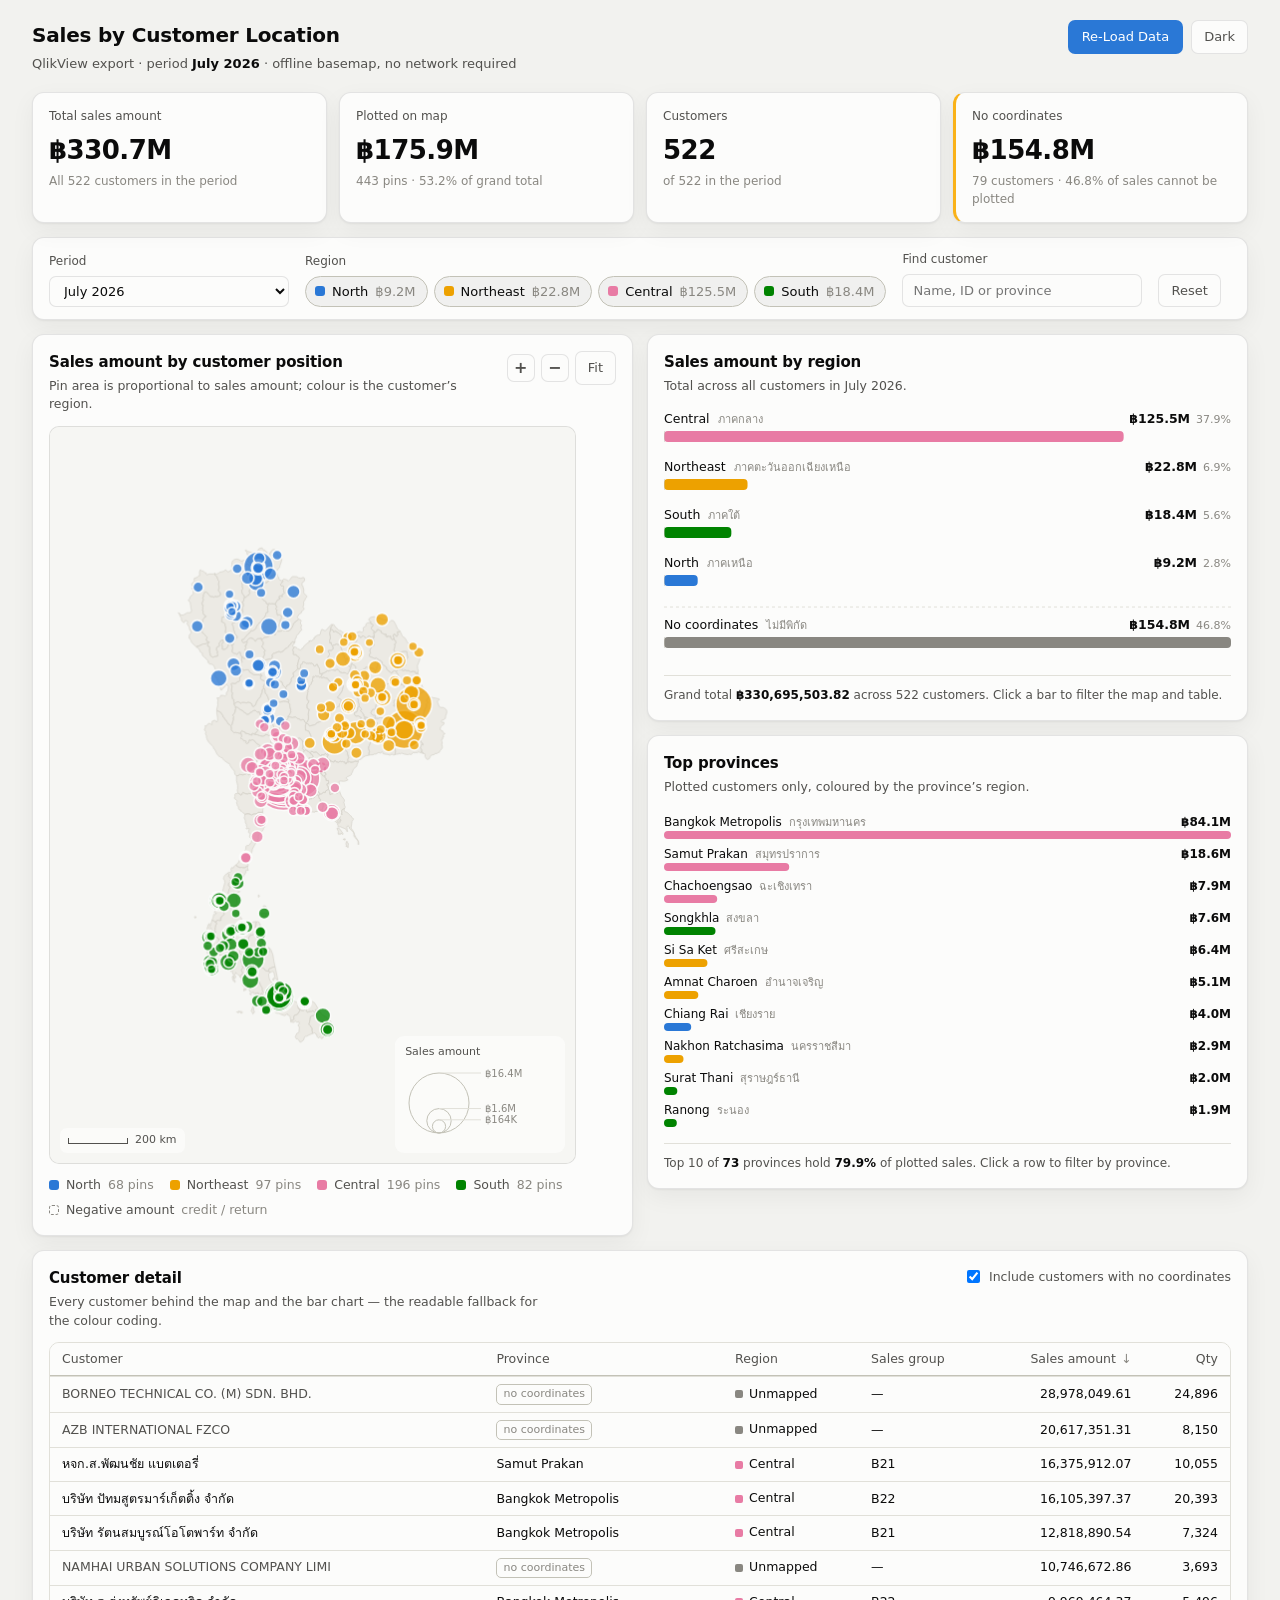
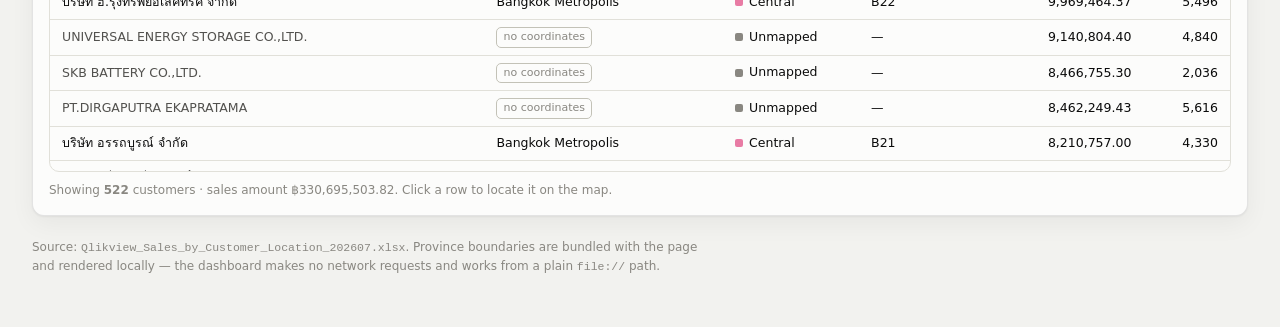
==== sales-map/index.html @ 575c4f80 "Re-load every monthly export from a remembered folder in one click Loading a month still meant picki" ====
<!DOCTYPE html>
<html lang="en" data-theme="">
<head>
<meta charset="utf-8">
<meta name="viewport" content="width=device-width, initial-scale=1">
<title>Sales by Customer Location — July 2026</title>
<link rel="stylesheet" href="app.css">
</head>
<body>

<header class="topbar">
  <div class="topbar-id">
    <h1>Sales by Customer Location</h1>
    <p class="topbar-sub">QlikView export &middot; period <strong id="periodLabel">&mdash;</strong> &middot; offline basemap, no network required</p>
  </div>
  <div class="topbar-actions">
    <button id="loadBtn" class="primary-btn" type="button">Re-Load Data</button>
    <button id="folderBtn" class="ghost-btn" type="button" hidden>Change folder</button>
    <button id="clearBtn" class="ghost-btn" type="button" hidden>Clear loaded</button>
    <button id="themeToggle" class="ghost-btn" type="button" aria-label="Switch colour theme">
      <span data-theme-label>Dark</span>
    </button>
  </div>
  <input id="fileInput" type="file" accept=".xlsx" multiple hidden>
</header>

<p class="load-status" id="loadStatus" role="status" hidden></p>

<div class="drop-veil" id="dropVeil" hidden aria-hidden="true">
  <div class="drop-card">Drop QlikView <b>.xlsx</b> exports to load them</div>
</div>

<section class="kpis" aria-label="Headline figures">
  <div class="kpi">
    <p class="kpi-label">Total sales amount</p>
    <p class="kpi-value" id="kpiTotal">&mdash;</p>
    <p class="kpi-note" id="kpiTotalNote">&mdash;</p>
  </div>
  <div class="kpi">
    <p class="kpi-label">Plotted on map</p>
    <p class="kpi-value" id="kpiMapped">&mdash;</p>
    <p class="kpi-note" id="kpiMappedNote">&mdash;</p>
  </div>
  <div class="kpi">
    <p class="kpi-label">Customers</p>
    <p class="kpi-value" id="kpiCustomers">&mdash;</p>
    <p class="kpi-note" id="kpiCustomersNote">&mdash;</p>
  </div>
  <div class="kpi kpi-warn">
    <p class="kpi-label">No coordinates</p>
    <p class="kpi-value" id="kpiUnmapped">&mdash;</p>
    <p class="kpi-note" id="kpiUnmappedNote">&mdash;</p>
  </div>
</section>

<section class="filters" aria-label="Filters">
  <div class="filter-group" id="periodGroup" hidden>
    <label class="filter-caption" for="periodSelect">Period</label>
    <select id="periodSelect" class="search select"></select>
  </div>
  <div class="filter-group" role="group" aria-label="Filter by region">
    <span class="filter-caption">Region</span>
    <div class="chips" id="regionChips"></div>
  </div>
  <div class="filter-group">
    <label class="filter-caption" for="searchBox">Find customer</label>
    <input id="searchBox" class="search" type="search" placeholder="Name, ID or province" autocomplete="off">
  </div>
  <button id="resetFilters" class="ghost-btn" type="button">Reset</button>
</section>

<main class="grid">

  <section class="panel panel-map" aria-labelledby="mapTitle">
    <div class="panel-head">
      <div>
        <h2 id="mapTitle">Sales amount by customer position</h2>
        <p class="panel-sub">Pin area is proportional to sales amount; colour is the customer&rsquo;s region.</p>
      </div>
      <div class="map-tools">
        <button class="icon-btn" id="zoomIn" type="button" aria-label="Zoom in">+</button>
        <button class="icon-btn" id="zoomOut" type="button" aria-label="Zoom out">&minus;</button>
        <button class="ghost-btn" id="zoomReset" type="button">Fit</button>
      </div>
    </div>

    <div class="map-stage" id="mapStage">
      <canvas id="map" role="img" aria-label="Map of Thailand with one pin per customer, sized by sales amount and coloured by region"></canvas>
      <div class="map-tip" id="mapTip" hidden></div>
      <div class="map-scale" id="mapScale"><span class="map-scale-bar"></span><span id="mapScaleLabel">&mdash;</span></div>
      <div class="size-legend" aria-hidden="true">
        <span class="size-legend-title">Sales amount</span>
        <svg id="sizeLegend" width="150" height="80"></svg>
      </div>
    </div>

    <div class="legend" id="regionLegend" aria-label="Region colour key"></div>
  </section>

  <div class="col-right">
  <section class="panel panel-bars" aria-labelledby="barsTitle">
    <div class="panel-head">
      <div>
        <h2 id="barsTitle">Sales amount by region</h2>
        <p class="panel-sub" id="barsSub">Total across all customers in the period.</p>
      </div>
    </div>
    <svg id="barChart" class="bar-chart" role="img" aria-labelledby="barsTitle"></svg>
    <div class="bar-foot" id="barFoot"></div>
  </section>

  <section class="panel panel-prov" aria-labelledby="provTitle">
    <div class="panel-head">
      <div>
        <h2 id="provTitle">Top provinces</h2>
        <p class="panel-sub" id="provSub">Plotted customers only, coloured by the province&rsquo;s region.</p>
      </div>
    </div>
    <svg id="provChart" class="bar-chart" role="img" aria-labelledby="provTitle"></svg>
    <div class="bar-foot" id="provFoot"></div>
  </section>
  </div>

  <section class="panel panel-table" aria-labelledby="tableTitle">
    <div class="panel-head">
      <div>
        <h2 id="tableTitle">Customer detail</h2>
        <p class="panel-sub" id="tableSub">&mdash;</p>
      </div>
      <div class="table-tools">
        <label class="check">
          <input type="checkbox" id="includeUnmapped" checked>
          <span>Include customers with no coordinates</span>
        </label>
      </div>
    </div>
    <div class="table-wrap">
      <table class="data-table" id="dataTable">
        <thead>
          <tr>
            <th scope="col" data-sort="name">Customer</th>
            <th scope="col" data-sort="prov">Province</th>
            <th scope="col" data-sort="region">Region</th>
            <th scope="col" data-sort="group">Sales group</th>
            <th scope="col" class="num" data-sort="amt" aria-sort="descending">Sales amount</th>
            <th scope="col" class="num" data-sort="qty">Qty</th>
          </tr>
        </thead>
        <tbody id="tableBody"></tbody>
      </table>
    </div>
    <div class="table-foot" id="tableFoot"></div>
  </section>

</main>

<footer class="pagefoot">
  <p>
    Source: <code id="sourceName">&mdash;</code>.
    Province boundaries are bundled with the page and rendered locally &mdash; the
    dashboard makes no network requests and works from a plain <code>file://</code> path.
  </p>
</footer>

<script src="data/thailand.js"></script>
<script src="data/sales.js"></script>
<script src="xlsx.js"></script>
<script src="ingest.js"></script>
<script src="folder.js"></script>
<script src="app.js"></script>
</body>
</html>
---- sales-map/app.css ----
/* ---------------------------------------------------------------------------
   Tokens.

   Light values live on bare :root so the page has a complete palette with no
   media query involved. The dark values are declared twice: once behind
   prefers-color-scheme for the OS setting, once behind [data-theme="dark"] so
   the in-page toggle wins in both directions.
   --------------------------------------------------------------------------- */
:root {
  color-scheme: light;

  --surface-1:      #fcfcfb;   /* panel / chart surface */
  --page:           #f2f2ef;
  --text-primary:   #0b0b0b;
  --text-secondary: #52514e;
  --text-muted:     #898781;
  --gridline:       #e1e0d9;
  --axis:           #c3c2b7;
  --border:         rgba(11, 11, 11, 0.10);
  --shadow:         0 1px 2px rgba(11, 11, 11, .05), 0 8px 24px rgba(11, 11, 11, .05);

  /* Categorical slots. Four regions, validated as an all-pairs set (any two
     pins can sit side by side on a map) for both light and dark surfaces. */
  --region-north:     #2a78d6;
  --region-northeast: #eda100;
  --region-central:   #e87ba4;
  --region-south:     #008300;
  --region-unmapped:  #898781;  /* deliberately neutral: not a region */

  --land:        #eceae4;
  --land-stroke: #d6d3ca;
  --sea:         #f6f6f3;

  --warn:  #fab219;
  --focus: #2a78d6;
}

@media (prefers-color-scheme: dark) {
  :root:where(:not([data-theme="light"])) {
    color-scheme: dark;

    --surface-1:      #1a1a19;
    --page:           #0d0d0d;
    --text-primary:   #ffffff;
    --text-secondary: #c3c2b7;
    --text-muted:     #898781;
    --gridline:       #2c2c2a;
    --axis:           #383835;
    --border:         rgba(255, 255, 255, 0.10);
    --shadow:         0 1px 2px rgba(0, 0, 0, .4), 0 8px 24px rgba(0, 0, 0, .35);

    --region-north:     #3987e5;
    --region-northeast: #c98500;
    --region-central:   #d55181;
    --region-south:     #008300;

    --land:        #26262a;
    --land-stroke: #3a3a3e;
    --sea:         #131315;

    --focus: #3987e5;
  }
}

:root[data-theme="dark"] {
  color-scheme: dark;

  --surface-1:      #1a1a19;
  --page:           #0d0d0d;
  --text-primary:   #ffffff;
  --text-secondary: #c3c2b7;
  --text-muted:     #898781;
  --gridline:       #2c2c2a;
  --axis:           #383835;
  --border:         rgba(255, 255, 255, 0.10);
  --shadow:         0 1px 2px rgba(0, 0, 0, .4), 0 8px 24px rgba(0, 0, 0, .35);

  --region-north:     #3987e5;
  --region-northeast: #c98500;
  --region-central:   #d55181;
  --region-south:     #008300;

  --land:        #26262a;
  --land-stroke: #3a3a3e;
  --sea:         #131315;

  --focus: #3987e5;
}

/* --------------------------------------------------------------------------- */

* { box-sizing: border-box; }

body {
  margin: 0;
  padding: 20px clamp(12px, 3vw, 32px) 40px;
  background: var(--page);
  color: var(--text-primary);
  font: 14px/1.5 system-ui, -apple-system, "Segoe UI", sans-serif;
  -webkit-font-smoothing: antialiased;
}

h1, h2 { margin: 0; font-weight: 600; letter-spacing: -0.01em; }
h1 { font-size: 20px; }
h2 { font-size: 15px; }

:where(button, input, [tabindex]):focus-visible {
  outline: 2px solid var(--focus);
  outline-offset: 2px;
}

/* --- top bar --------------------------------------------------------------- */
.topbar {
  display: flex;
  align-items: flex-start;
  justify-content: space-between;
  gap: 16px;
  margin-bottom: 18px;
}
.topbar-sub {
  margin: 4px 0 0;
  color: var(--text-secondary);
  font-size: 13px;
}
.topbar-sub strong { font-weight: 600; color: var(--text-primary); }

.ghost-btn {
  padding: 6px 12px;
  border: 1px solid var(--border);
  border-radius: 7px;
  background: var(--surface-1);
  color: var(--text-secondary);
  font: inherit;
  font-size: 13px;
  cursor: pointer;
}
.ghost-btn:hover { color: var(--text-primary); border-color: var(--axis); }
.ghost-btn[disabled], .primary-btn[disabled] { opacity: .5; cursor: default; }

.topbar-actions { display: flex; align-items: center; gap: 8px; flex: none; }

.primary-btn {
  padding: 6px 13px;
  border: 1px solid transparent;
  border-radius: 7px;
  background: var(--focus);
  color: #fff;
  font: inherit;
  font-size: 13px;
  font-weight: 500;
  cursor: pointer;
}
.primary-btn:hover:not([disabled]) { filter: brightness(1.08); }

/* --- load status + drag target -------------------------------------------- */
.load-status {
  margin: 0 0 14px;
  padding: 9px 13px;
  border: 1px solid var(--border);
  border-left: 3px solid var(--axis);
  border-radius: 8px;
  background: var(--surface-1);
  color: var(--text-secondary);
  font-size: 12.5px;
  white-space: pre-line;
}
.load-status[data-tone="ok"]    { border-left-color: #0ca30c; }
.load-status[data-tone="warn"]  { border-left-color: var(--warn); }
.load-status[data-tone="error"] { border-left-color: #d03b3b; color: var(--text-primary); }
.load-status b { color: var(--text-primary); font-weight: 600; }

/* display:flex would otherwise beat the UA rule for [hidden], leaving an
   invisible full-page overlay that swallows every click. */
.drop-veil[hidden] { display: none; }

.drop-veil {
  position: fixed;
  inset: 0;
  z-index: 60;
  display: flex;
  /* Drag events are handled on window, so the veil never needs to be a target. */
  pointer-events: none;
  align-items: center;
  justify-content: center;
  background: color-mix(in srgb, var(--page) 78%, transparent);
  backdrop-filter: blur(2px);
}
.drop-card {
  padding: 22px 34px;
  border: 2px dashed var(--focus);
  border-radius: 14px;
  background: var(--surface-1);
  color: var(--text-primary);
  font-size: 15px;
  box-shadow: var(--shadow);
}

.icon-btn {
  width: 28px;
  height: 28px;
  padding: 0;
  border: 1px solid var(--border);
  border-radius: 7px;
  background: var(--surface-1);
  color: var(--text-secondary);
  font: 600 16px/1 system-ui, sans-serif;
  cursor: pointer;
}
.icon-btn:hover { color: var(--text-primary); border-color: var(--axis); }

/* --- KPI row --------------------------------------------------------------- */
.kpis {
  display: grid;
  grid-template-columns: repeat(auto-fit, minmax(190px, 1fr));
  gap: 12px;
  margin-bottom: 14px;
}
.kpi {
  padding: 14px 16px;
  border: 1px solid var(--border);
  border-radius: 12px;
  background: var(--surface-1);
  box-shadow: var(--shadow);
}
.kpi-warn { border-left: 3px solid var(--warn); }
.kpi-label {
  margin: 0;
  color: var(--text-secondary);
  font-size: 12px;
  font-weight: 500;
}
.kpi-value {
  margin: 6px 0 2px;
  font-size: 26px;
  font-weight: 600;
  letter-spacing: -0.02em;
}
.kpi-note { margin: 0; color: var(--text-muted); font-size: 12px; }

/* --- filters --------------------------------------------------------------- */
.filters {
  display: flex;
  flex-wrap: wrap;
  align-items: flex-end;
  gap: 16px;
  padding: 12px 16px;
  margin-bottom: 14px;
  border: 1px solid var(--border);
  border-radius: 12px;
  background: var(--surface-1);
  box-shadow: var(--shadow);
}
.filter-group { display: flex; flex-direction: column; gap: 6px; }
.filter-caption {
  color: var(--text-secondary);
  font-size: 12px;
  font-weight: 500;
}
.chips { display: flex; flex-wrap: wrap; gap: 6px; }

.chip {
  display: inline-flex;
  align-items: center;
  gap: 7px;
  padding: 5px 11px 5px 9px;
  border: 1px solid var(--border);
  border-radius: 999px;
  background: var(--surface-1);
  color: var(--text-secondary);
  font: inherit;
  font-size: 13px;
  cursor: pointer;
}
.chip:hover { border-color: var(--axis); }
.chip[aria-pressed="true"] {
  color: var(--text-primary);
  border-color: var(--axis);
  background: color-mix(in srgb, var(--text-primary) 5%, var(--surface-1));
}
.chip[aria-pressed="false"] { opacity: .55; }
.chip .swatch {
  width: 10px;
  height: 10px;
  border-radius: 3px;
  background: var(--chip-color, var(--text-muted));
  flex: none;
}
.chip .chip-val {
  color: var(--text-muted);
  font-variant-numeric: tabular-nums;
}

.select {
  width: auto;
  min-width: 190px;
  cursor: pointer;
}
.search {
  width: 240px;
  max-width: 46vw;
  padding: 6px 10px;
  border: 1px solid var(--border);
  border-radius: 7px;
  background: var(--surface-1);
  color: var(--text-primary);
  font: inherit;
  font-size: 13px;
}

/* --- layout ---------------------------------------------------------------- */
.grid {
  display: grid;
  gap: 14px;
  grid-template-columns: minmax(0, 1fr) minmax(0, 1fr);
  align-items: start;
}
.col-right   { display: flex; flex-direction: column; gap: 14px; min-width: 0; }
.panel-table { grid-column: 1 / -1; }

@media (max-width: 940px) {
  .grid { grid-template-columns: minmax(0, 1fr); }
}

.panel {
  padding: 16px;
  border: 1px solid var(--border);
  border-radius: 12px;
  background: var(--surface-1);
  box-shadow: var(--shadow);
}
.panel-head {
  display: flex;
  align-items: flex-start;
  justify-content: space-between;
  gap: 12px;
  margin-bottom: 12px;
}
.panel-sub {
  margin: 3px 0 0;
  color: var(--text-secondary);
  font-size: 12.5px;
  max-width: 62ch;
}
.map-tools, .table-tools { display: flex; align-items: center; gap: 6px; flex: none; }

/* --- map ------------------------------------------------------------------- */
.map-stage {
  position: relative;
  border: 1px solid var(--border);
  border-radius: 10px;
  overflow: hidden;
  background: var(--sea);
  /* Thailand is a tall, narrow shape — a portrait stage wastes less sea. */
  aspect-ratio: 5 / 7;
  max-height: 82vh;
}
@media (max-width: 940px) { .map-stage { aspect-ratio: 3 / 4; } }

#map {
  display: block;
  width: 100%;
  height: 100%;
  cursor: grab;
  touch-action: none;
}
#map.dragging { cursor: grabbing; }

.map-tip {
  position: absolute;
  z-index: 3;
  max-width: 280px;
  padding: 9px 11px;
  border: 1px solid var(--border);
  border-radius: 9px;
  background: var(--surface-1);
  box-shadow: var(--shadow);
  font-size: 12.5px;
  line-height: 1.45;
  pointer-events: none;
}
.map-tip.floating { position: fixed; z-index: 40; }
.map-tip b { display: block; margin-bottom: 4px; font-size: 13px; }
.map-tip dl {
  display: grid;
  grid-template-columns: auto 1fr;
  gap: 2px 10px;
  margin: 0;
}
.map-tip dt { color: var(--text-muted); }
.map-tip dd { margin: 0; font-variant-numeric: tabular-nums; }
.map-tip .tip-region {
  display: inline-flex;
  align-items: center;
  gap: 5px;
}
.map-tip .tip-region::before {
  content: "";
  width: 8px;
  height: 8px;
  border-radius: 2px;
  background: var(--tip-color, var(--text-muted));
}

.map-scale {
  position: absolute;
  left: 10px;
  bottom: 10px;
  display: flex;
  align-items: center;
  gap: 7px;
  padding: 4px 8px;
  border-radius: 7px;
  background: color-mix(in srgb, var(--surface-1) 85%, transparent);
  color: var(--text-secondary);
  font-size: 11px;
  font-variant-numeric: tabular-nums;
  pointer-events: none;
}
.map-scale-bar {
  display: block;
  width: 54px;
  height: 6px;
  border: 1px solid var(--text-secondary);
  border-top: 0;
}

.size-legend {
  position: absolute;
  right: 10px;
  bottom: 10px;
  padding: 8px 10px 4px;
  border-radius: 9px;
  background: color-mix(in srgb, var(--surface-1) 88%, transparent);
  pointer-events: none;
}
.size-legend-title {
  display: block;
  margin-bottom: 2px;
  color: var(--text-secondary);
  font-size: 11px;
  font-weight: 500;
}
#sizeLegend text {
  fill: var(--text-muted);
  font: 10px/1 system-ui, sans-serif;
  font-variant-numeric: tabular-nums;
}
#sizeLegend circle { fill: none; stroke: var(--axis); }

.legend {
  display: flex;
  flex-wrap: wrap;
  gap: 6px 16px;
  margin-top: 12px;
}
.legend-item {
  display: inline-flex;
  align-items: baseline;
  gap: 7px;
  font-size: 12.5px;
  color: var(--text-secondary);
}
.legend-item .swatch {
  width: 10px;
  height: 10px;
  border-radius: 3px;
  flex: none;
  transform: translateY(1px);
}
.legend-item .legend-val {
  color: var(--text-muted);
  font-variant-numeric: tabular-nums;
}

/* --- bar chart ------------------------------------------------------------- */
.bar-chart { display: block; width: 100%; }
.bar-chart .bar-label {
  fill: var(--text-primary);
  font: 500 12.5px system-ui, sans-serif;
}
.bar-chart .bar-sub {
  fill: var(--text-muted);
  font: 11px system-ui, sans-serif;
  font-variant-numeric: tabular-nums;
}
.bar-chart .bar-value {
  fill: var(--text-primary);
  font: 600 12.5px system-ui, sans-serif;
  font-variant-numeric: tabular-nums;
}
.bar-chart .bar-label-sm { font-size: 12px; }
.bar-chart .bar-value-sm { font-size: 12px; }
.bar-chart .axis-tick {
  fill: var(--text-muted);
  font: 11px system-ui, sans-serif;
  font-variant-numeric: tabular-nums;
}
.bar-chart .grid-line { stroke: var(--gridline); stroke-width: 1; }
.bar-chart .baseline  { stroke: var(--axis); stroke-width: 1; }
.bar-chart .divider   { stroke: var(--gridline); stroke-width: 1; stroke-dasharray: 3 3; }
.bar-chart .bar-row   { cursor: pointer; }
.bar-chart .bar-row[data-active="false"] { opacity: .32; }
.bar-chart .bar-row:hover .bar-shape { filter: brightness(1.07); }

.bar-foot {
  margin-top: 10px;
  padding-top: 10px;
  border-top: 1px solid var(--gridline);
  color: var(--text-secondary);
  font-size: 12px;
}
.bar-foot strong { color: var(--text-primary); font-weight: 600; }

/* --- table ----------------------------------------------------------------- */
.check {
  display: inline-flex;
  align-items: center;
  gap: 6px;
  color: var(--text-secondary);
  font-size: 12.5px;
  cursor: pointer;
}
.table-wrap {
  max-height: 430px;
  overflow: auto;
  border: 1px solid var(--gridline);
  border-radius: 10px;
}
.data-table {
  width: 100%;
  border-collapse: collapse;
  font-size: 12.5px;
}
.data-table th, .data-table td {
  padding: 7px 12px;
  text-align: left;
  border-bottom: 1px solid var(--gridline);
  white-space: nowrap;
}
.data-table thead th {
  position: sticky;
  top: 0;
  z-index: 1;
  background: var(--surface-1);
  color: var(--text-secondary);
  font-weight: 500;
  cursor: pointer;
  user-select: none;
  box-shadow: inset 0 -1px 0 var(--axis);
}
.data-table thead th:hover { color: var(--text-primary); }
.data-table thead th[aria-sort]::after {
  content: "\2193";
  margin-left: 5px;
  color: var(--text-muted);
}
.data-table thead th[aria-sort="ascending"]::after { content: "\2191"; }
.data-table .num { text-align: right; font-variant-numeric: tabular-nums; }
.data-table td.cust { max-width: 340px; overflow: hidden; text-overflow: ellipsis; }
.data-table tbody tr:hover { background: color-mix(in srgb, var(--text-primary) 4%, transparent); }
.data-table tbody tr.is-selected { background: color-mix(in srgb, var(--focus) 14%, transparent); }
.data-table tbody tr { cursor: pointer; }
.data-table tbody tr.no-geo td.cust { color: var(--text-secondary); }

.region-cell {
  display: inline-flex;
  align-items: center;
  gap: 6px;
}
.region-cell::before {
  content: "";
  width: 8px;
  height: 8px;
  border-radius: 2px;
  background: var(--cell-color, var(--text-muted));
  flex: none;
}
.tag-nogeo {
  display: inline-block;
  padding: 1px 6px;
  border: 1px solid var(--axis);
  border-radius: 5px;
  color: var(--text-muted);
  font-size: 11px;
}
.neg { color: #d03b3b; }

.table-foot {
  margin-top: 9px;
  color: var(--text-muted);
  font-size: 12px;
}

.pagefoot {
  margin-top: 22px;
  color: var(--text-muted);
  font-size: 12px;
  max-width: 90ch;
}
.pagefoot code {
  font-family: ui-monospace, SFMono-Regular, Menlo, monospace;
  font-size: 11.5px;
}
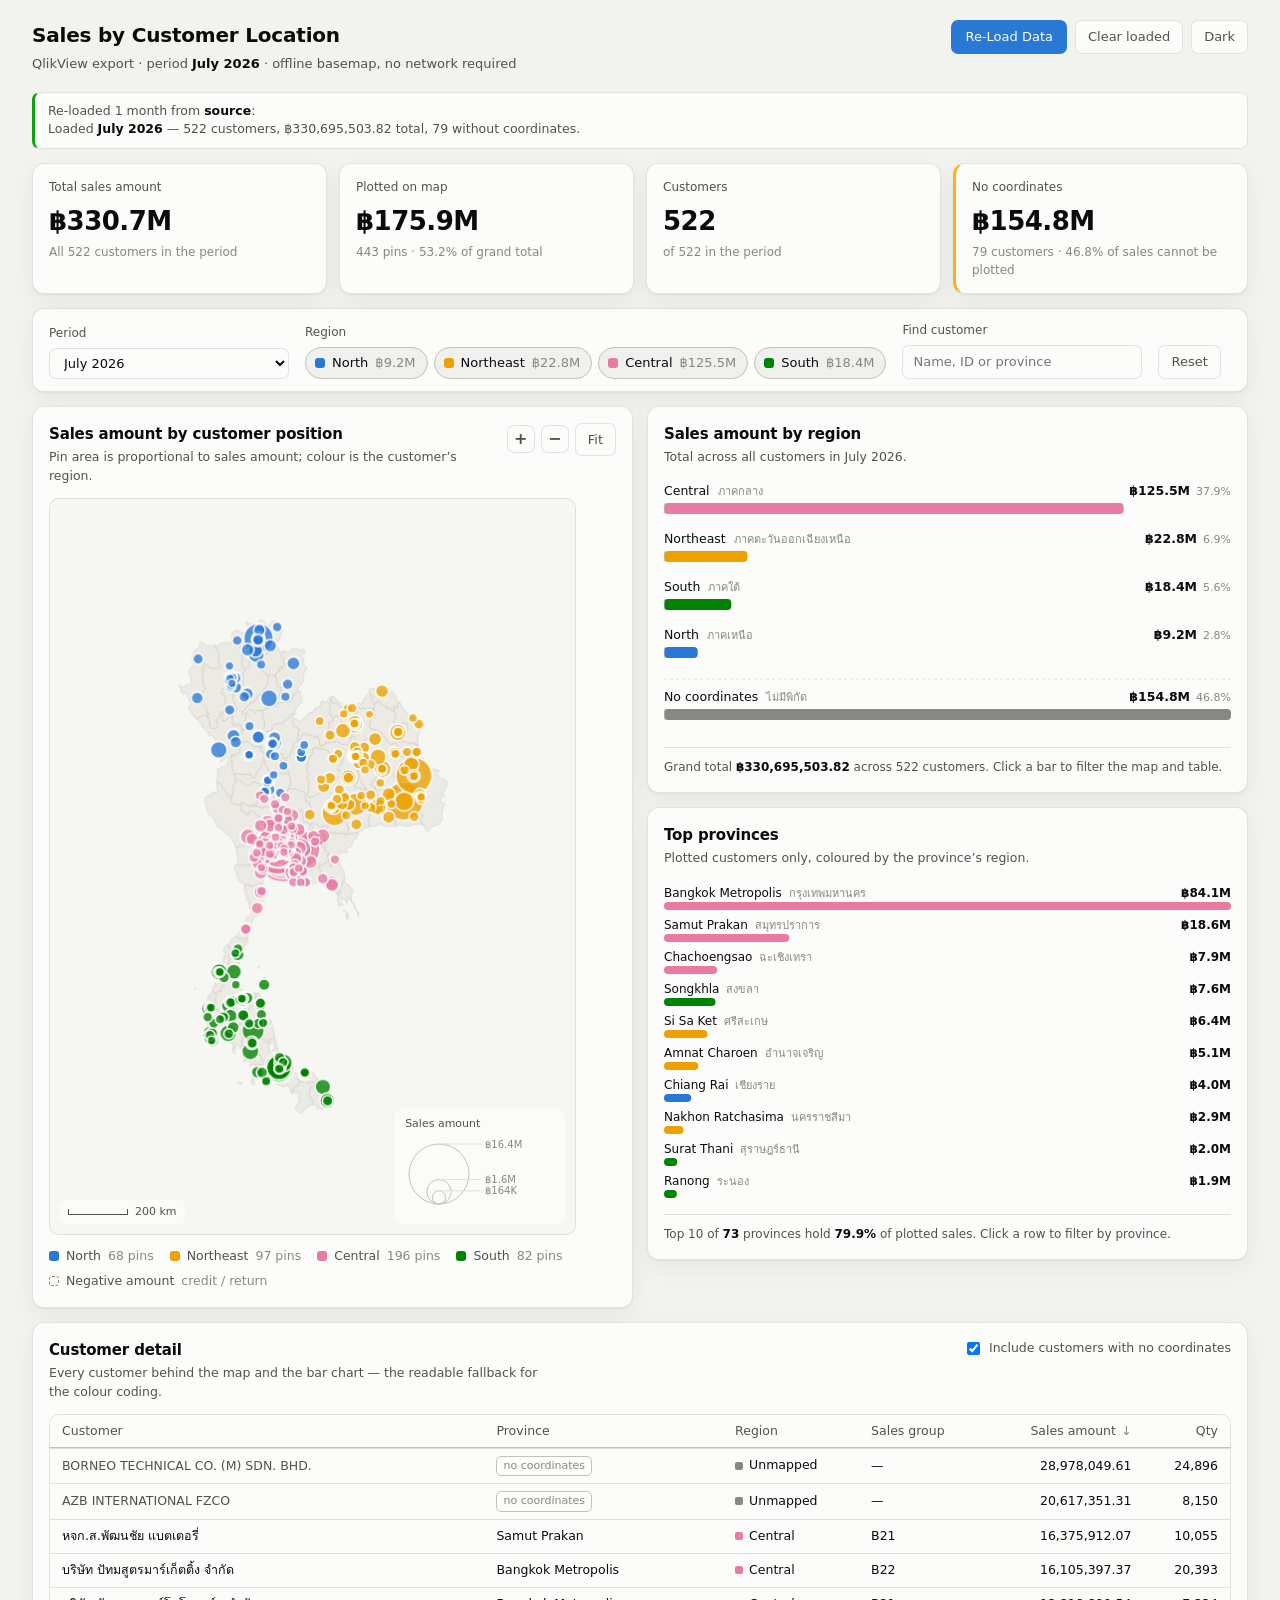
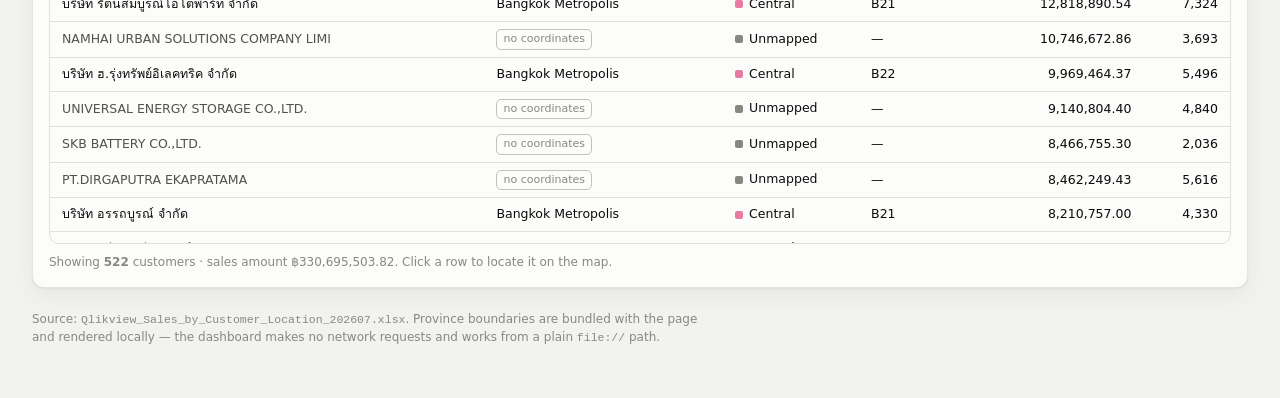
==== commit 8a792e68: "Read the fixed source/ folder instead of asking which folder to use Re-Load Data let any folder be c" ====
--- a/sales-map/index.html
+++ b/sales-map/index.html
@@ -15,7 +15,6 @@
   </div>
   <div class="topbar-actions">
     <button id="loadBtn" class="primary-btn" type="button">Re-Load Data</button>
-    <button id="folderBtn" class="ghost-btn" type="button" hidden>Change folder</button>
     <button id="clearBtn" class="ghost-btn" type="button" hidden>Clear loaded</button>
     <button id="themeToggle" class="ghost-btn" type="button" aria-label="Switch colour theme">
       <span data-theme-label>Dark</span>
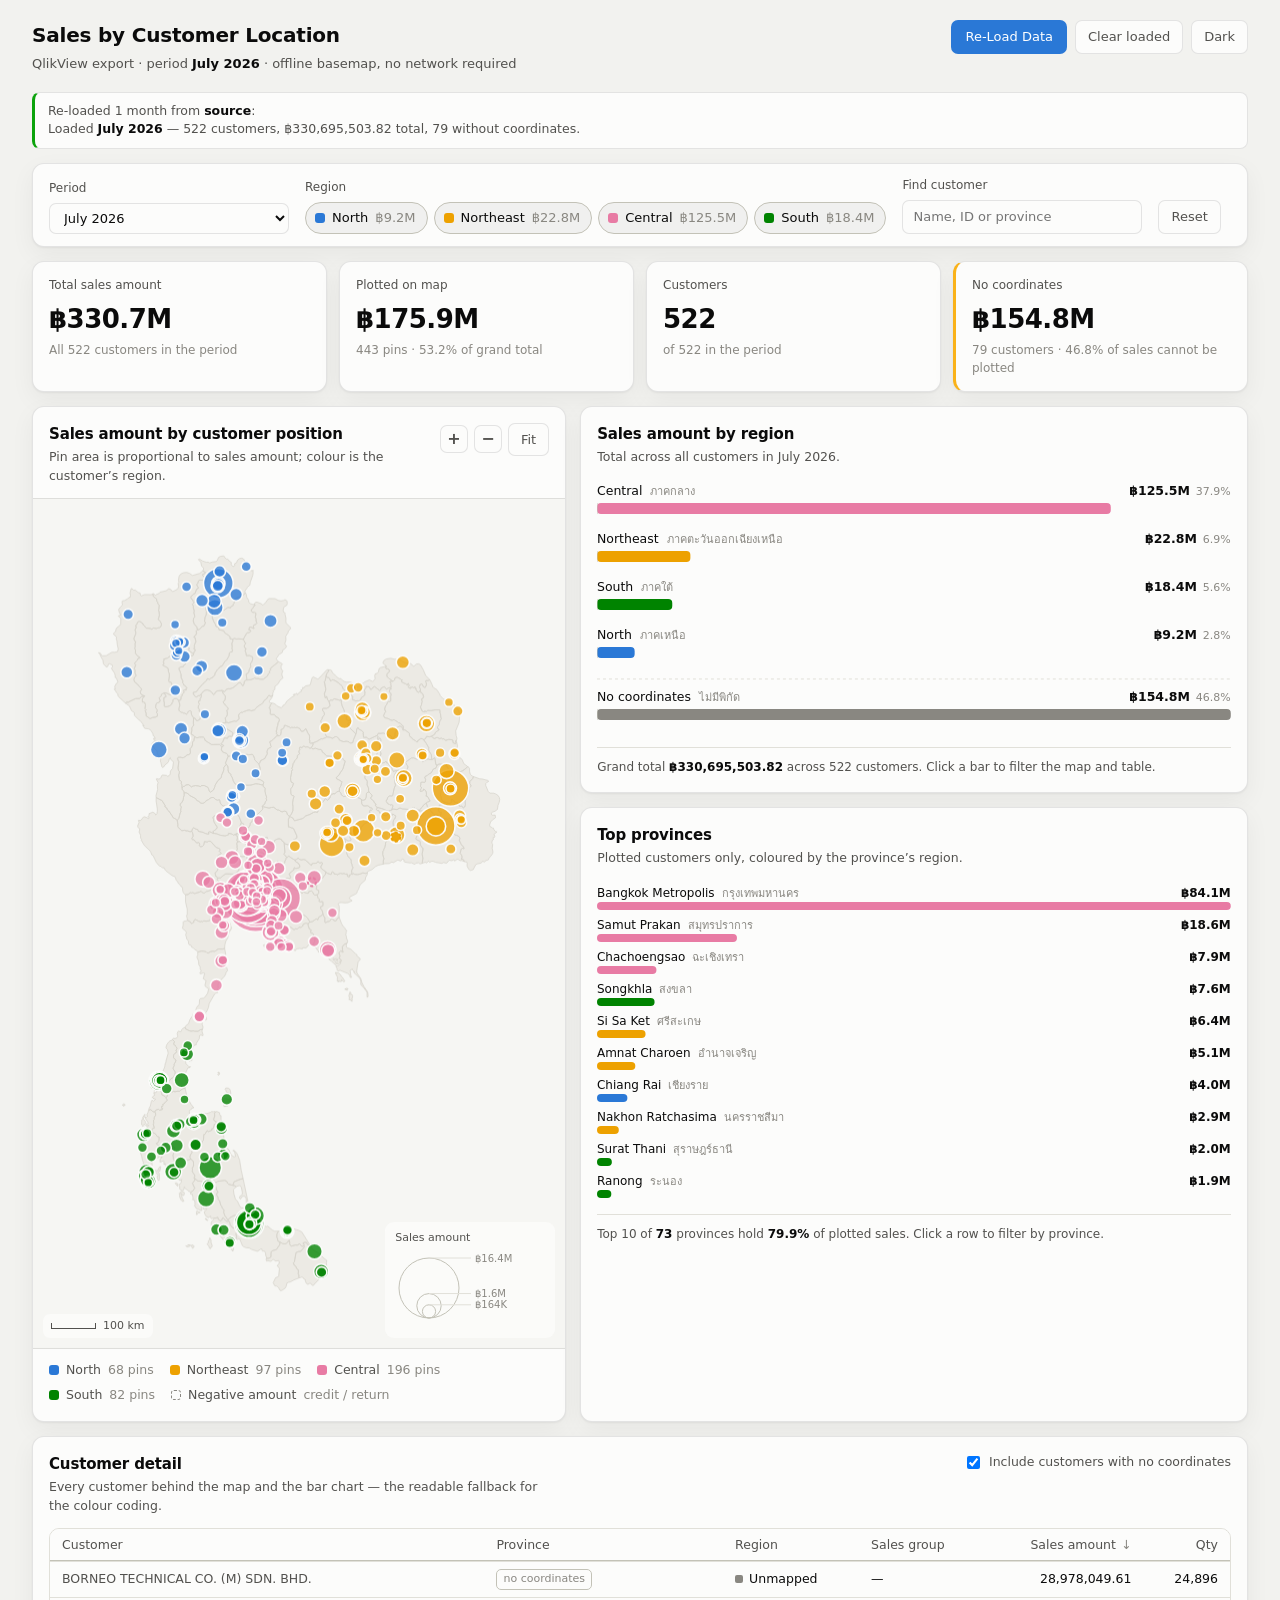
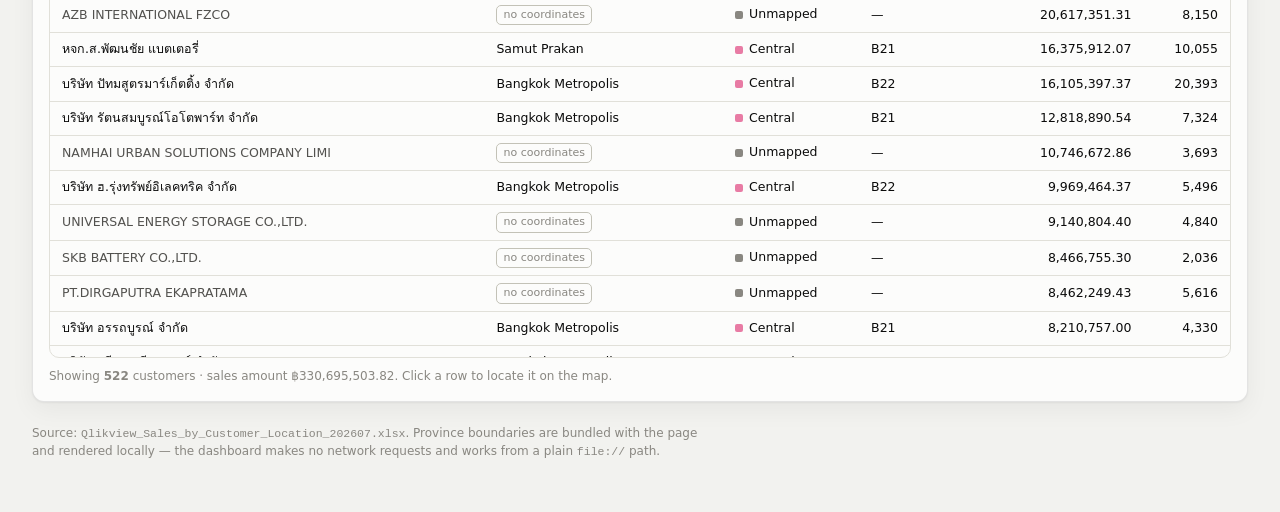
==== commit 8c80ac83: "Put filters above the KPI tiles and fill the map card with the map - Move the filter card above the " ====
--- a/sales-map/index.html
+++ b/sales-map/index.html
@@ -29,6 +29,22 @@
   <div class="drop-card">Drop QlikView <b>.xlsx</b> exports to load them</div>
 </div>
 
+<section class="filters" aria-label="Filters">
+  <div class="filter-group" id="periodGroup" hidden>
+    <label class="filter-caption" for="periodSelect">Period</label>
+    <select id="periodSelect" class="search select"></select>
+  </div>
+  <div class="filter-group" role="group" aria-label="Filter by region">
+    <span class="filter-caption">Region</span>
+    <div class="chips" id="regionChips"></div>
+  </div>
+  <div class="filter-group">
+    <label class="filter-caption" for="searchBox">Find customer</label>
+    <input id="searchBox" class="search" type="search" placeholder="Name, ID or province" autocomplete="off">
+  </div>
+  <button id="resetFilters" class="ghost-btn" type="button">Reset</button>
+</section>
+
 <section class="kpis" aria-label="Headline figures">
   <div class="kpi">
     <p class="kpi-label">Total sales amount</p>
@@ -50,22 +66,6 @@
     <p class="kpi-value" id="kpiUnmapped">&mdash;</p>
     <p class="kpi-note" id="kpiUnmappedNote">&mdash;</p>
   </div>
-</section>
-
-<section class="filters" aria-label="Filters">
-  <div class="filter-group" id="periodGroup" hidden>
-    <label class="filter-caption" for="periodSelect">Period</label>
-    <select id="periodSelect" class="search select"></select>
-  </div>
-  <div class="filter-group" role="group" aria-label="Filter by region">
-    <span class="filter-caption">Region</span>
-    <div class="chips" id="regionChips"></div>
-  </div>
-  <div class="filter-group">
-    <label class="filter-caption" for="searchBox">Find customer</label>
-    <input id="searchBox" class="search" type="search" placeholder="Name, ID or province" autocomplete="off">
-  </div>
-  <button id="resetFilters" class="ghost-btn" type="button">Reset</button>
 </section>
 
 <main class="grid">
--- a/sales-map/app.css
+++ b/sales-map/app.css
@@ -311,10 +311,15 @@
 .grid {
   display: grid;
   gap: 14px;
-  grid-template-columns: minmax(0, 1fr) minmax(0, 1fr);
+  /* The map column is the narrower one: Thailand is a tall, narrow shape, and
+     a tall column is what lets it fill its card instead of floating in sea. */
+  grid-template-columns: minmax(0, 0.8fr) minmax(0, 1fr);
   align-items: start;
 }
-.col-right   { display: flex; flex-direction: column; gap: 14px; min-width: 0; }
+/* Stretch beside the tall map card so the two columns end level, and let the
+   last panel take up the slack rather than leaving a ragged gap. */
+.col-right   { display: flex; flex-direction: column; gap: 14px; min-width: 0; align-self: stretch; }
+.col-right .panel-prov { flex: 1; }
 .panel-table { grid-column: 1 / -1; }
 
 @media (max-width: 940px) {
@@ -344,17 +349,23 @@
 .map-tools, .table-tools { display: flex; align-items: center; gap: 6px; flex: none; }
 
 /* --- map ------------------------------------------------------------------- */
+/* The map runs the full width of its card, edge to edge — the negative margins
+   cancel the panel padding — and is shaped close to Thailand's own proportions
+   so the land fills the stage rather than sitting in a wide band of sea. */
 .map-stage {
   position: relative;
-  border: 1px solid var(--border);
-  border-radius: 10px;
   overflow: hidden;
   background: var(--sea);
-  /* Thailand is a tall, narrow shape — a portrait stage wastes less sea. */
-  aspect-ratio: 5 / 7;
-  max-height: 82vh;
-}
-@media (max-width: 940px) { .map-stage { aspect-ratio: 3 / 4; } }
+  border-top: 1px solid var(--border);
+  border-bottom: 1px solid var(--border);
+  margin: 0 -16px;
+  aspect-ratio: 5 / 8;
+}
+/* Single column: the card is now full page width, so cap the height rather
+   than let the same ratio produce a map taller than the screen. */
+@media (max-width: 940px) {
+  .map-stage { aspect-ratio: 5 / 7; max-height: 86vh; }
+}
 
 #map {
   display: block;
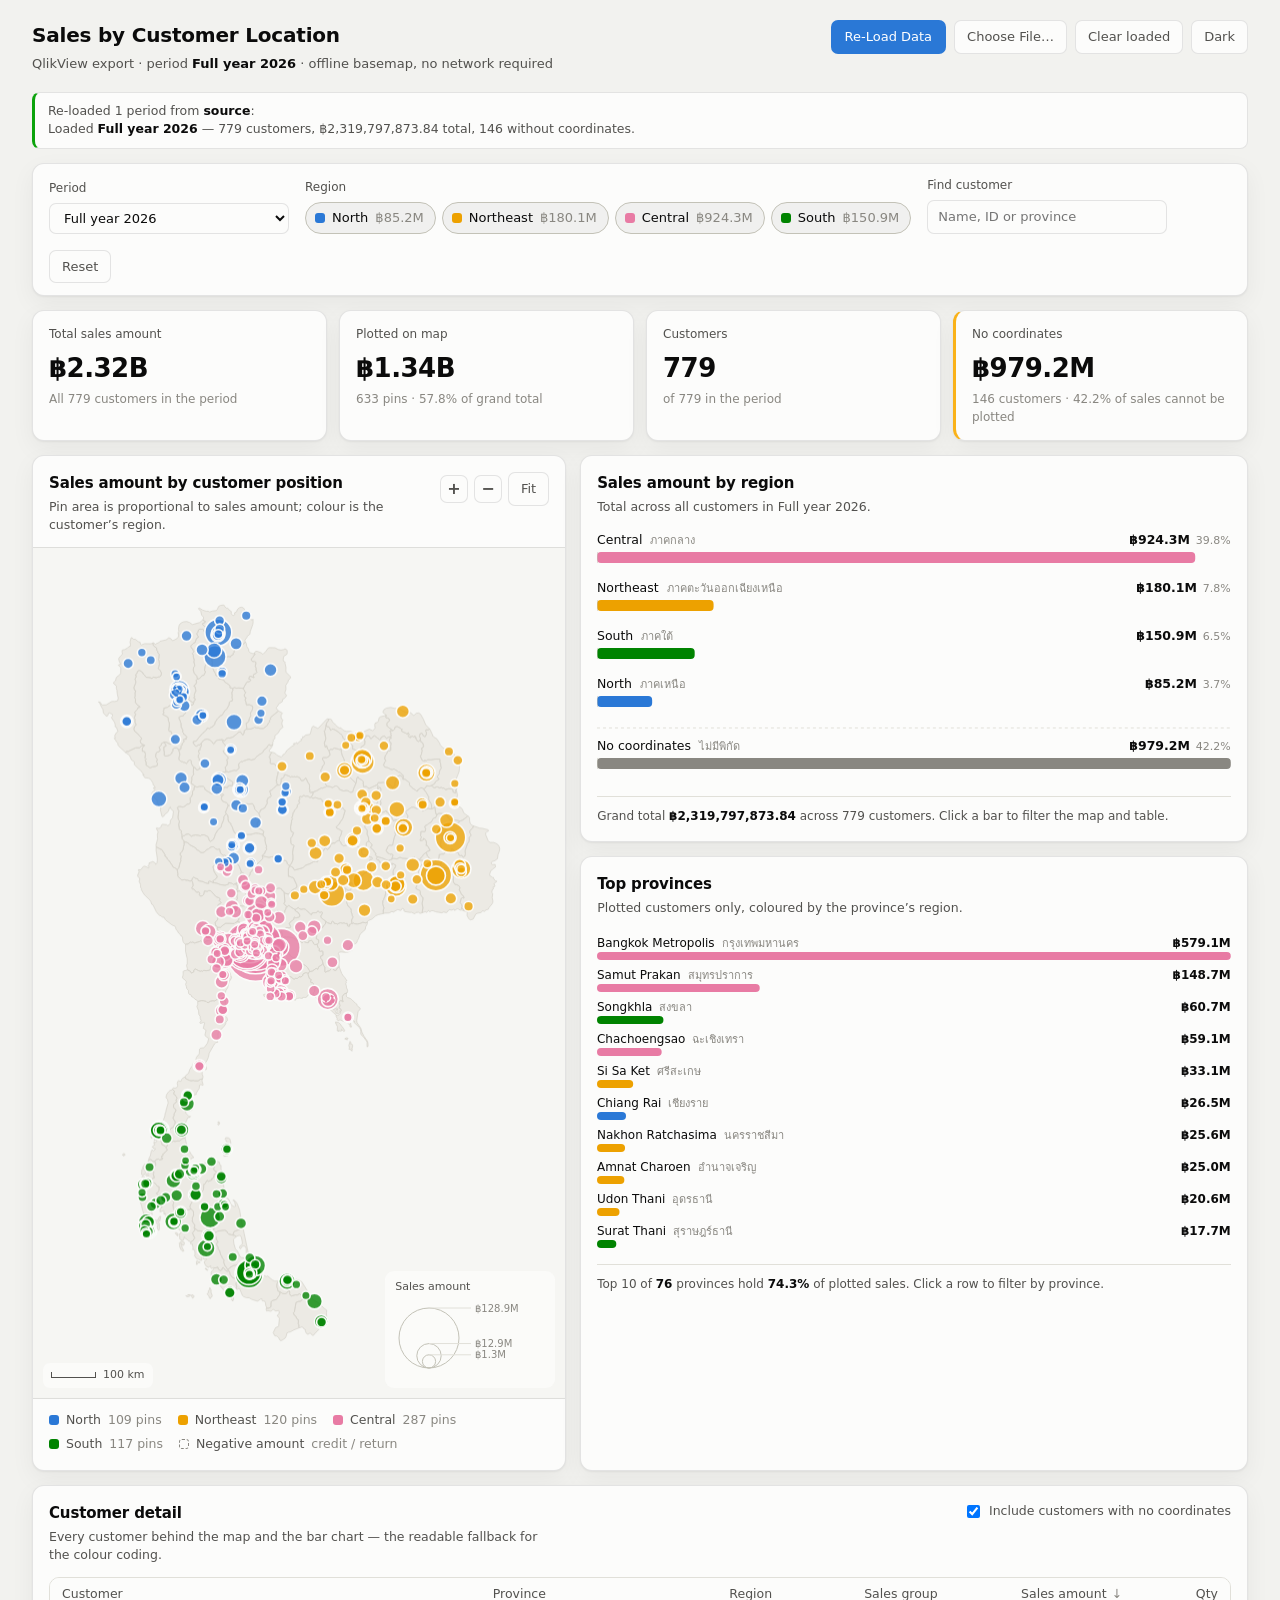
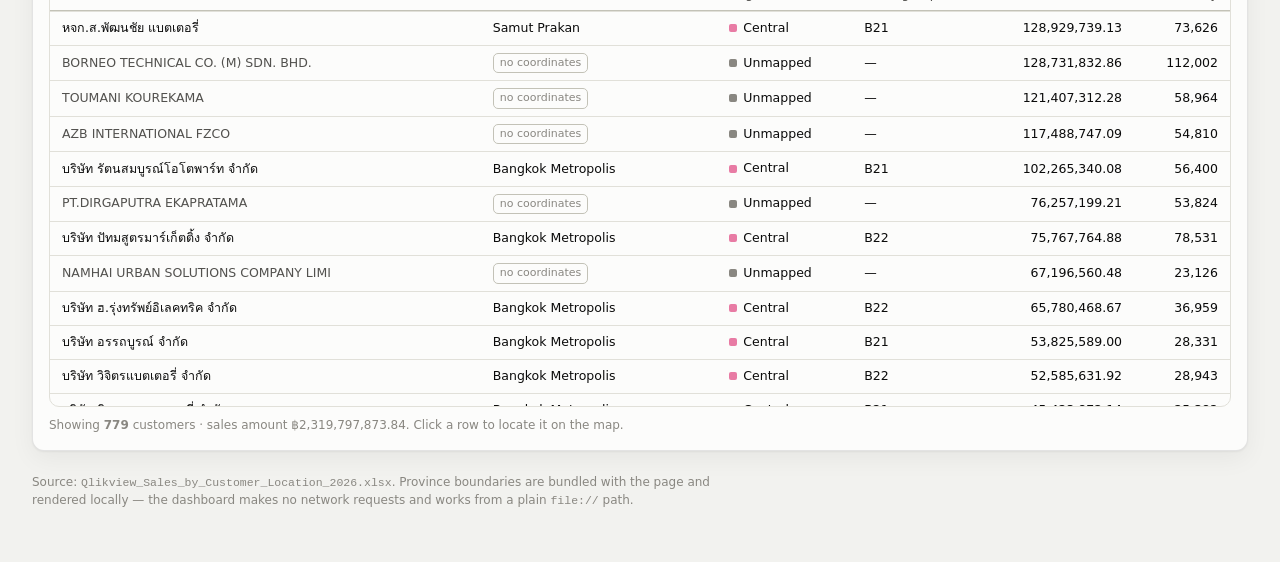
==== commit f3a5ec18: "Split an export by its month column, and choose the workbook by file Two changes to how data gets in" ====
--- a/sales-map/index.html
+++ b/sales-map/index.html
@@ -15,6 +15,7 @@
   </div>
   <div class="topbar-actions">
     <button id="loadBtn" class="primary-btn" type="button">Re-Load Data</button>
+    <button id="chooseBtn" class="ghost-btn" type="button">Choose File&hellip;</button>
     <button id="clearBtn" class="ghost-btn" type="button" hidden>Clear loaded</button>
     <button id="themeToggle" class="ghost-btn" type="button" aria-label="Switch colour theme">
       <span data-theme-label>Dark</span>
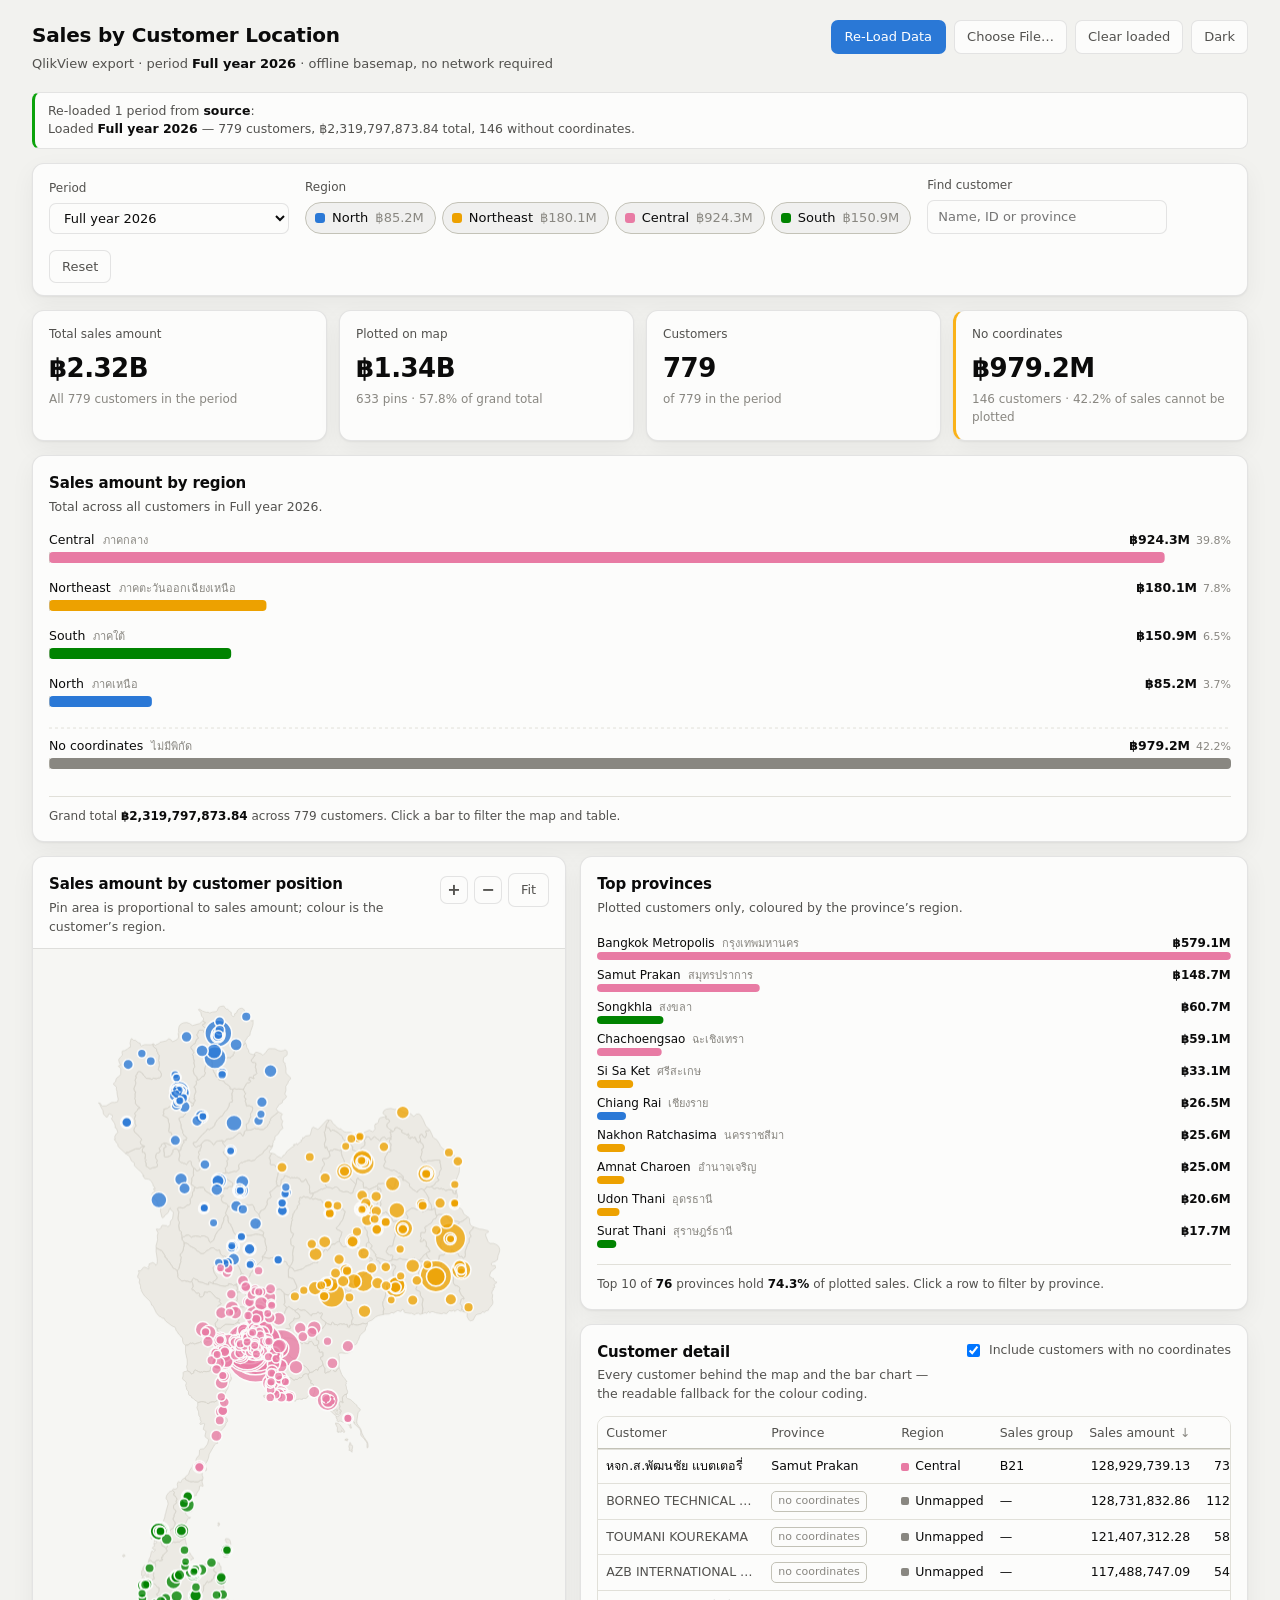
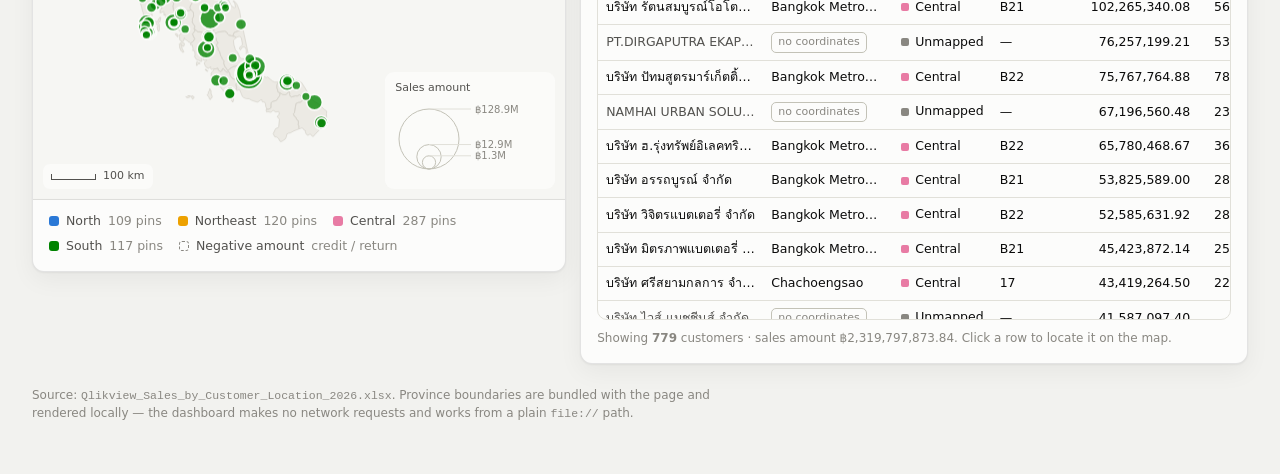
==== commit 457a0ce6: "Put region totals above the map and move the table beside it Rearrange the grid: Sales amount by reg" ====
--- a/sales-map/index.html
+++ b/sales-map/index.html
@@ -71,6 +71,17 @@
 
 <main class="grid">
 
+  <section class="panel panel-bars" aria-labelledby="barsTitle">
+    <div class="panel-head">
+      <div>
+        <h2 id="barsTitle">Sales amount by region</h2>
+        <p class="panel-sub" id="barsSub">Total across all customers in the period.</p>
+      </div>
+    </div>
+    <svg id="barChart" class="bar-chart" role="img" aria-labelledby="barsTitle"></svg>
+    <div class="bar-foot" id="barFoot"></div>
+  </section>
+
   <section class="panel panel-map" aria-labelledby="mapTitle">
     <div class="panel-head">
       <div>
@@ -98,17 +109,6 @@
   </section>
 
   <div class="col-right">
-  <section class="panel panel-bars" aria-labelledby="barsTitle">
-    <div class="panel-head">
-      <div>
-        <h2 id="barsTitle">Sales amount by region</h2>
-        <p class="panel-sub" id="barsSub">Total across all customers in the period.</p>
-      </div>
-    </div>
-    <svg id="barChart" class="bar-chart" role="img" aria-labelledby="barsTitle"></svg>
-    <div class="bar-foot" id="barFoot"></div>
-  </section>
-
   <section class="panel panel-prov" aria-labelledby="provTitle">
     <div class="panel-head">
       <div>
@@ -119,7 +119,6 @@
     <svg id="provChart" class="bar-chart" role="img" aria-labelledby="provTitle"></svg>
     <div class="bar-foot" id="provFoot"></div>
   </section>
-  </div>
 
   <section class="panel panel-table" aria-labelledby="tableTitle">
     <div class="panel-head">
@@ -151,6 +150,7 @@
     </div>
     <div class="table-foot" id="tableFoot"></div>
   </section>
+  </div>
 
 </main>
 
--- a/sales-map/app.css
+++ b/sales-map/app.css
@@ -114,7 +114,8 @@
   display: flex;
   align-items: flex-start;
   justify-content: space-between;
-  gap: 16px;
+  flex-wrap: wrap;
+  gap: 12px 16px;
   margin-bottom: 18px;
 }
 .topbar-sub {
@@ -137,7 +138,8 @@
 .ghost-btn:hover { color: var(--text-primary); border-color: var(--axis); }
 .ghost-btn[disabled], .primary-btn[disabled] { opacity: .5; cursor: default; }
 
-.topbar-actions { display: flex; align-items: center; gap: 8px; flex: none; }
+/* Four buttons need to wrap rather than push past the edge on a phone. */
+.topbar-actions { display: flex; align-items: center; gap: 8px; flex-wrap: wrap; justify-content: flex-end; }
 
 .primary-btn {
   padding: 6px 13px;
@@ -316,11 +318,15 @@
   grid-template-columns: minmax(0, 0.8fr) minmax(0, 1fr);
   align-items: start;
 }
-/* Stretch beside the tall map card so the two columns end level, and let the
-   last panel take up the slack rather than leaving a ragged gap. */
+/* Region totals run the full width above the map; everything else sits beside
+   it. The right column stretches so it ends level with the tall map card, and
+   the table takes up the slack rather than leaving a ragged gap. */
+.panel-bars  { grid-column: 1 / -1; }
 .col-right   { display: flex; flex-direction: column; gap: 14px; min-width: 0; align-self: stretch; }
-.col-right .panel-prov { flex: 1; }
-.panel-table { grid-column: 1 / -1; }
+.col-right .panel-table { flex: 1; display: flex; flex-direction: column; min-height: 0; min-width: 0; }
+/* Grows to use the space the map leaves, but stays capped and scrolling — with
+   779 rows an uncapped table would run to tens of thousands of pixels. */
+.col-right .panel-table .table-wrap { flex: 1; min-height: 160px; max-height: 56vh; }
 
 @media (max-width: 940px) {
   .grid { grid-template-columns: minmax(0, 1fr); }
@@ -533,6 +539,7 @@
 }
 .table-wrap {
   max-height: 430px;
+  min-width: 0;
   overflow: auto;
   border: 1px solid var(--gridline);
   border-radius: 10px;
@@ -543,7 +550,7 @@
   font-size: 12.5px;
 }
 .data-table th, .data-table td {
-  padding: 7px 12px;
+  padding: 7px 8px;
   text-align: left;
   border-bottom: 1px solid var(--gridline);
   white-space: nowrap;
@@ -567,7 +574,10 @@
 }
 .data-table thead th[aria-sort="ascending"]::after { content: "\2191"; }
 .data-table .num { text-align: right; font-variant-numeric: tabular-nums; }
-.data-table td.cust { max-width: 340px; overflow: hidden; text-overflow: ellipsis; }
+/* The table lives in a side column now, so names truncate to keep the sales
+   figures on screen; the full name is in the row's title and the tooltip. */
+.data-table td.cust { max-width: 165px; overflow: hidden; text-overflow: ellipsis; }
+.data-table td:nth-child(2) { max-width: 130px; overflow: hidden; text-overflow: ellipsis; }
 .data-table tbody tr:hover { background: color-mix(in srgb, var(--text-primary) 4%, transparent); }
 .data-table tbody tr.is-selected { background: color-mix(in srgb, var(--focus) 14%, transparent); }
 .data-table tbody tr { cursor: pointer; }
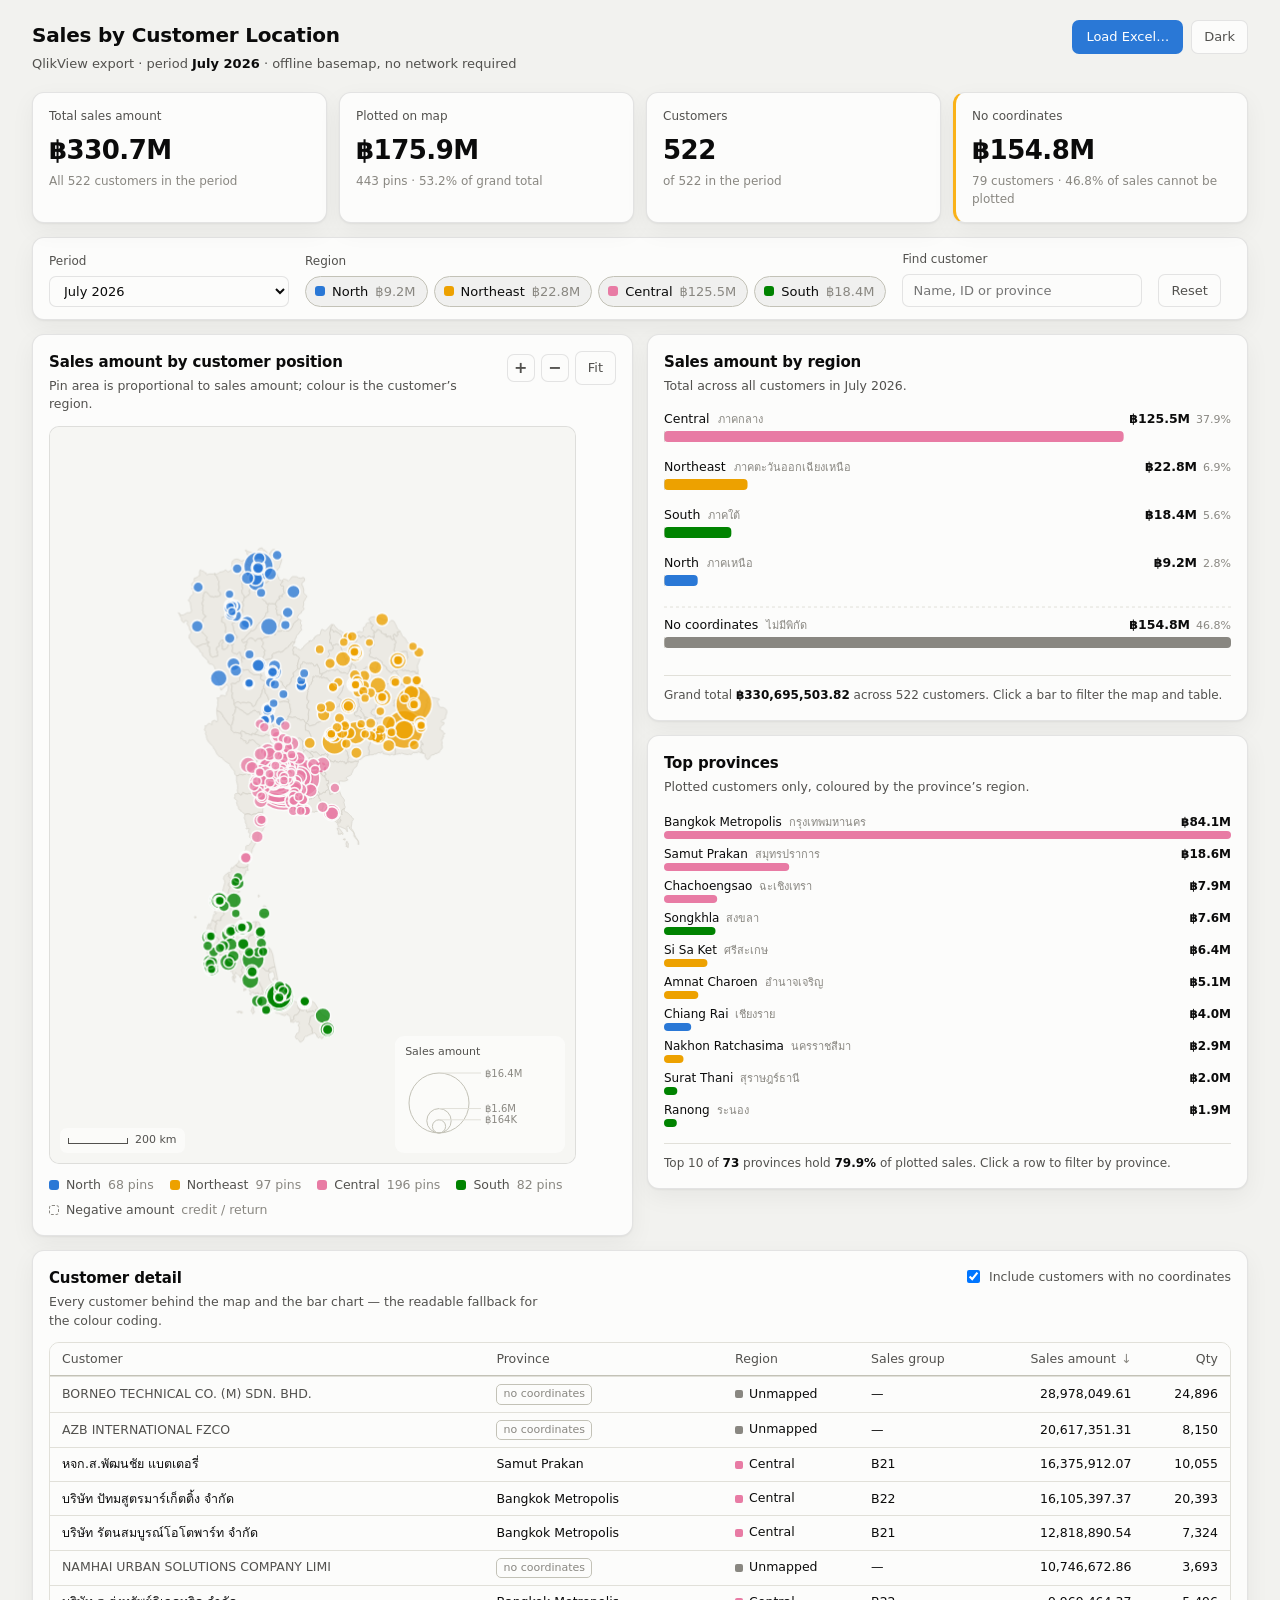
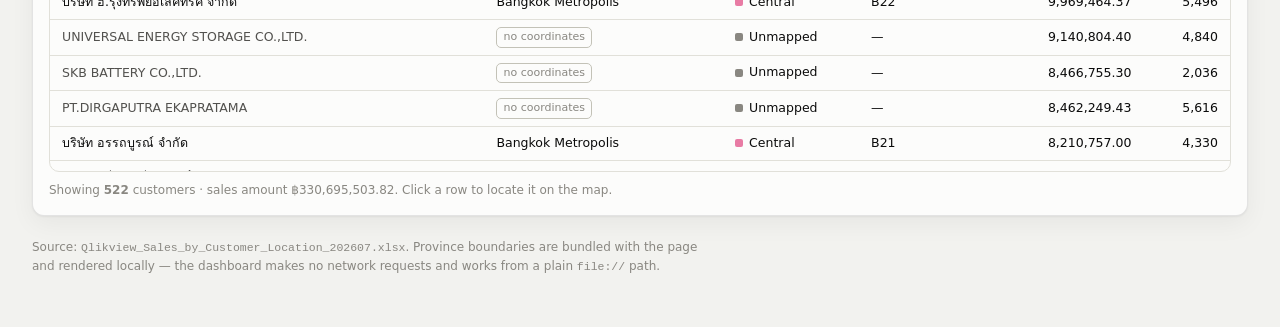
==== commit 0e0a6709: "Roll sales-map back to the salesmapdashboard_3 version Restore the dashboard exactly as it stood at " ====
--- a/sales-map/index.html
+++ b/sales-map/index.html
@@ -14,8 +14,7 @@
     <p class="topbar-sub">QlikView export &middot; period <strong id="periodLabel">&mdash;</strong> &middot; offline basemap, no network required</p>
   </div>
   <div class="topbar-actions">
-    <button id="loadBtn" class="primary-btn" type="button">Re-Load Data</button>
-    <button id="chooseBtn" class="ghost-btn" type="button">Choose File&hellip;</button>
+    <button id="loadBtn" class="primary-btn" type="button">Load Excel&hellip;</button>
     <button id="clearBtn" class="ghost-btn" type="button" hidden>Clear loaded</button>
     <button id="themeToggle" class="ghost-btn" type="button" aria-label="Switch colour theme">
       <span data-theme-label>Dark</span>
@@ -29,22 +28,6 @@
 <div class="drop-veil" id="dropVeil" hidden aria-hidden="true">
   <div class="drop-card">Drop QlikView <b>.xlsx</b> exports to load them</div>
 </div>
-
-<section class="filters" aria-label="Filters">
-  <div class="filter-group" id="periodGroup" hidden>
-    <label class="filter-caption" for="periodSelect">Period</label>
-    <select id="periodSelect" class="search select"></select>
-  </div>
-  <div class="filter-group" role="group" aria-label="Filter by region">
-    <span class="filter-caption">Region</span>
-    <div class="chips" id="regionChips"></div>
-  </div>
-  <div class="filter-group">
-    <label class="filter-caption" for="searchBox">Find customer</label>
-    <input id="searchBox" class="search" type="search" placeholder="Name, ID or province" autocomplete="off">
-  </div>
-  <button id="resetFilters" class="ghost-btn" type="button">Reset</button>
-</section>
 
 <section class="kpis" aria-label="Headline figures">
   <div class="kpi">
@@ -69,18 +52,23 @@
   </div>
 </section>
 
+<section class="filters" aria-label="Filters">
+  <div class="filter-group" id="periodGroup" hidden>
+    <label class="filter-caption" for="periodSelect">Period</label>
+    <select id="periodSelect" class="search select"></select>
+  </div>
+  <div class="filter-group" role="group" aria-label="Filter by region">
+    <span class="filter-caption">Region</span>
+    <div class="chips" id="regionChips"></div>
+  </div>
+  <div class="filter-group">
+    <label class="filter-caption" for="searchBox">Find customer</label>
+    <input id="searchBox" class="search" type="search" placeholder="Name, ID or province" autocomplete="off">
+  </div>
+  <button id="resetFilters" class="ghost-btn" type="button">Reset</button>
+</section>
+
 <main class="grid">
-
-  <section class="panel panel-bars" aria-labelledby="barsTitle">
-    <div class="panel-head">
-      <div>
-        <h2 id="barsTitle">Sales amount by region</h2>
-        <p class="panel-sub" id="barsSub">Total across all customers in the period.</p>
-      </div>
-    </div>
-    <svg id="barChart" class="bar-chart" role="img" aria-labelledby="barsTitle"></svg>
-    <div class="bar-foot" id="barFoot"></div>
-  </section>
 
   <section class="panel panel-map" aria-labelledby="mapTitle">
     <div class="panel-head">
@@ -109,6 +97,17 @@
   </section>
 
   <div class="col-right">
+  <section class="panel panel-bars" aria-labelledby="barsTitle">
+    <div class="panel-head">
+      <div>
+        <h2 id="barsTitle">Sales amount by region</h2>
+        <p class="panel-sub" id="barsSub">Total across all customers in the period.</p>
+      </div>
+    </div>
+    <svg id="barChart" class="bar-chart" role="img" aria-labelledby="barsTitle"></svg>
+    <div class="bar-foot" id="barFoot"></div>
+  </section>
+
   <section class="panel panel-prov" aria-labelledby="provTitle">
     <div class="panel-head">
       <div>
@@ -119,6 +118,7 @@
     <svg id="provChart" class="bar-chart" role="img" aria-labelledby="provTitle"></svg>
     <div class="bar-foot" id="provFoot"></div>
   </section>
+  </div>
 
   <section class="panel panel-table" aria-labelledby="tableTitle">
     <div class="panel-head">
@@ -150,7 +150,6 @@
     </div>
     <div class="table-foot" id="tableFoot"></div>
   </section>
-  </div>
 
 </main>
 
@@ -166,7 +165,6 @@
 <script src="data/sales.js"></script>
 <script src="xlsx.js"></script>
 <script src="ingest.js"></script>
-<script src="folder.js"></script>
 <script src="app.js"></script>
 </body>
 </html>
--- a/sales-map/app.css
+++ b/sales-map/app.css
@@ -114,8 +114,7 @@
   display: flex;
   align-items: flex-start;
   justify-content: space-between;
-  flex-wrap: wrap;
-  gap: 12px 16px;
+  gap: 16px;
   margin-bottom: 18px;
 }
 .topbar-sub {
@@ -138,8 +137,7 @@
 .ghost-btn:hover { color: var(--text-primary); border-color: var(--axis); }
 .ghost-btn[disabled], .primary-btn[disabled] { opacity: .5; cursor: default; }
 
-/* Four buttons need to wrap rather than push past the edge on a phone. */
-.topbar-actions { display: flex; align-items: center; gap: 8px; flex-wrap: wrap; justify-content: flex-end; }
+.topbar-actions { display: flex; align-items: center; gap: 8px; flex: none; }
 
 .primary-btn {
   padding: 6px 13px;
@@ -313,20 +311,11 @@
 .grid {
   display: grid;
   gap: 14px;
-  /* The map column is the narrower one: Thailand is a tall, narrow shape, and
-     a tall column is what lets it fill its card instead of floating in sea. */
-  grid-template-columns: minmax(0, 0.8fr) minmax(0, 1fr);
+  grid-template-columns: minmax(0, 1fr) minmax(0, 1fr);
   align-items: start;
 }
-/* Region totals run the full width above the map; everything else sits beside
-   it. The right column stretches so it ends level with the tall map card, and
-   the table takes up the slack rather than leaving a ragged gap. */
-.panel-bars  { grid-column: 1 / -1; }
-.col-right   { display: flex; flex-direction: column; gap: 14px; min-width: 0; align-self: stretch; }
-.col-right .panel-table { flex: 1; display: flex; flex-direction: column; min-height: 0; min-width: 0; }
-/* Grows to use the space the map leaves, but stays capped and scrolling — with
-   779 rows an uncapped table would run to tens of thousands of pixels. */
-.col-right .panel-table .table-wrap { flex: 1; min-height: 160px; max-height: 56vh; }
+.col-right   { display: flex; flex-direction: column; gap: 14px; min-width: 0; }
+.panel-table { grid-column: 1 / -1; }
 
 @media (max-width: 940px) {
   .grid { grid-template-columns: minmax(0, 1fr); }
@@ -355,23 +344,17 @@
 .map-tools, .table-tools { display: flex; align-items: center; gap: 6px; flex: none; }
 
 /* --- map ------------------------------------------------------------------- */
-/* The map runs the full width of its card, edge to edge — the negative margins
-   cancel the panel padding — and is shaped close to Thailand's own proportions
-   so the land fills the stage rather than sitting in a wide band of sea. */
 .map-stage {
   position: relative;
+  border: 1px solid var(--border);
+  border-radius: 10px;
   overflow: hidden;
   background: var(--sea);
-  border-top: 1px solid var(--border);
-  border-bottom: 1px solid var(--border);
-  margin: 0 -16px;
-  aspect-ratio: 5 / 8;
-}
-/* Single column: the card is now full page width, so cap the height rather
-   than let the same ratio produce a map taller than the screen. */
-@media (max-width: 940px) {
-  .map-stage { aspect-ratio: 5 / 7; max-height: 86vh; }
-}
+  /* Thailand is a tall, narrow shape — a portrait stage wastes less sea. */
+  aspect-ratio: 5 / 7;
+  max-height: 82vh;
+}
+@media (max-width: 940px) { .map-stage { aspect-ratio: 3 / 4; } }
 
 #map {
   display: block;
@@ -539,7 +522,6 @@
 }
 .table-wrap {
   max-height: 430px;
-  min-width: 0;
   overflow: auto;
   border: 1px solid var(--gridline);
   border-radius: 10px;
@@ -550,7 +532,7 @@
   font-size: 12.5px;
 }
 .data-table th, .data-table td {
-  padding: 7px 8px;
+  padding: 7px 12px;
   text-align: left;
   border-bottom: 1px solid var(--gridline);
   white-space: nowrap;
@@ -574,10 +556,7 @@
 }
 .data-table thead th[aria-sort="ascending"]::after { content: "\2191"; }
 .data-table .num { text-align: right; font-variant-numeric: tabular-nums; }
-/* The table lives in a side column now, so names truncate to keep the sales
-   figures on screen; the full name is in the row's title and the tooltip. */
-.data-table td.cust { max-width: 165px; overflow: hidden; text-overflow: ellipsis; }
-.data-table td:nth-child(2) { max-width: 130px; overflow: hidden; text-overflow: ellipsis; }
+.data-table td.cust { max-width: 340px; overflow: hidden; text-overflow: ellipsis; }
 .data-table tbody tr:hover { background: color-mix(in srgb, var(--text-primary) 4%, transparent); }
 .data-table tbody tr.is-selected { background: color-mix(in srgb, var(--focus) 14%, transparent); }
 .data-table tbody tr { cursor: pointer; }
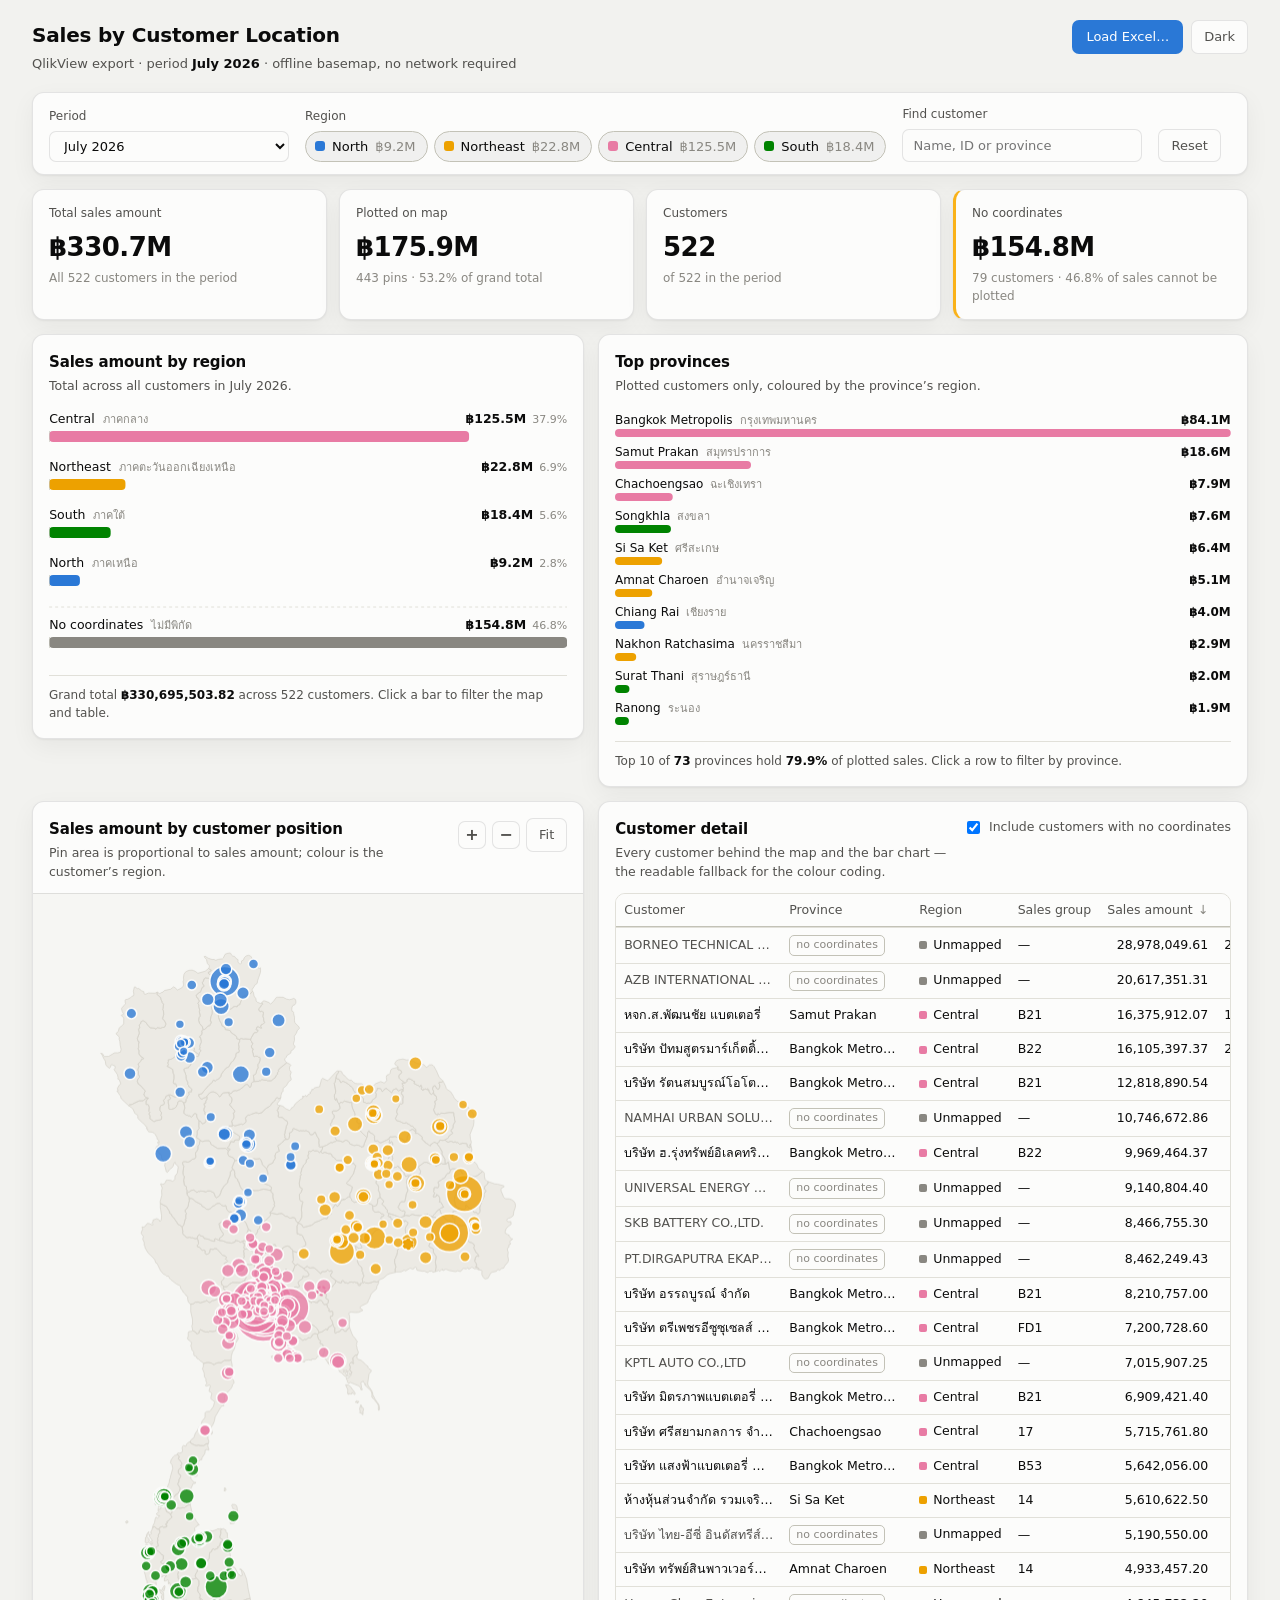
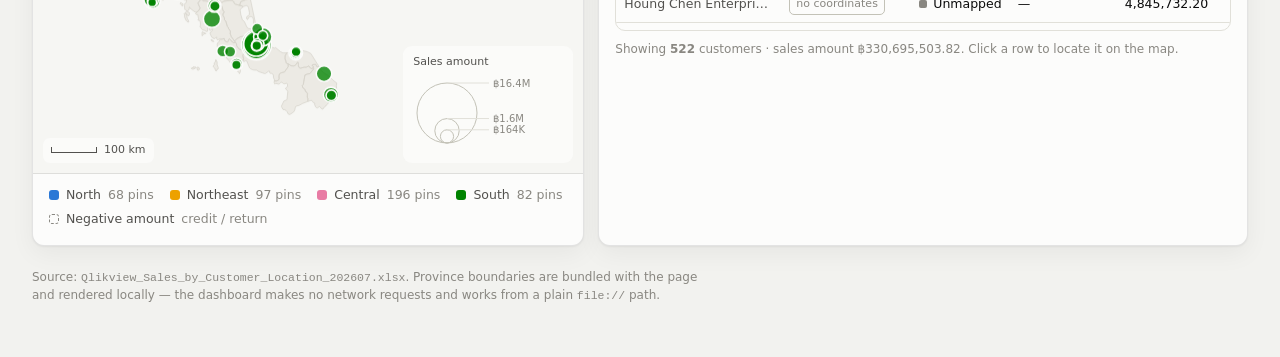
==== commit 94eae920: "Rearrange the dashboard into a 2x2 board and fill the map card - Move the filter card above the head" ====
--- a/sales-map/index.html
+++ b/sales-map/index.html
@@ -29,6 +29,22 @@
   <div class="drop-card">Drop QlikView <b>.xlsx</b> exports to load them</div>
 </div>
 
+<section class="filters" aria-label="Filters">
+  <div class="filter-group" id="periodGroup" hidden>
+    <label class="filter-caption" for="periodSelect">Period</label>
+    <select id="periodSelect" class="search select"></select>
+  </div>
+  <div class="filter-group" role="group" aria-label="Filter by region">
+    <span class="filter-caption">Region</span>
+    <div class="chips" id="regionChips"></div>
+  </div>
+  <div class="filter-group">
+    <label class="filter-caption" for="searchBox">Find customer</label>
+    <input id="searchBox" class="search" type="search" placeholder="Name, ID or province" autocomplete="off">
+  </div>
+  <button id="resetFilters" class="ghost-btn" type="button">Reset</button>
+</section>
+
 <section class="kpis" aria-label="Headline figures">
   <div class="kpi">
     <p class="kpi-label">Total sales amount</p>
@@ -52,23 +68,29 @@
   </div>
 </section>
 
-<section class="filters" aria-label="Filters">
-  <div class="filter-group" id="periodGroup" hidden>
-    <label class="filter-caption" for="periodSelect">Period</label>
-    <select id="periodSelect" class="search select"></select>
-  </div>
-  <div class="filter-group" role="group" aria-label="Filter by region">
-    <span class="filter-caption">Region</span>
-    <div class="chips" id="regionChips"></div>
-  </div>
-  <div class="filter-group">
-    <label class="filter-caption" for="searchBox">Find customer</label>
-    <input id="searchBox" class="search" type="search" placeholder="Name, ID or province" autocomplete="off">
-  </div>
-  <button id="resetFilters" class="ghost-btn" type="button">Reset</button>
-</section>
+<main class="grid">
 
-<main class="grid">
+  <section class="panel panel-bars" aria-labelledby="barsTitle">
+    <div class="panel-head">
+      <div>
+        <h2 id="barsTitle">Sales amount by region</h2>
+        <p class="panel-sub" id="barsSub">Total across all customers in the period.</p>
+      </div>
+    </div>
+    <svg id="barChart" class="bar-chart" role="img" aria-labelledby="barsTitle"></svg>
+    <div class="bar-foot" id="barFoot"></div>
+  </section>
+
+  <section class="panel panel-prov" aria-labelledby="provTitle">
+    <div class="panel-head">
+      <div>
+        <h2 id="provTitle">Top provinces</h2>
+        <p class="panel-sub" id="provSub">Plotted customers only, coloured by the province&rsquo;s region.</p>
+      </div>
+    </div>
+    <svg id="provChart" class="bar-chart" role="img" aria-labelledby="provTitle"></svg>
+    <div class="bar-foot" id="provFoot"></div>
+  </section>
 
   <section class="panel panel-map" aria-labelledby="mapTitle">
     <div class="panel-head">
@@ -95,30 +117,6 @@
 
     <div class="legend" id="regionLegend" aria-label="Region colour key"></div>
   </section>
-
-  <div class="col-right">
-  <section class="panel panel-bars" aria-labelledby="barsTitle">
-    <div class="panel-head">
-      <div>
-        <h2 id="barsTitle">Sales amount by region</h2>
-        <p class="panel-sub" id="barsSub">Total across all customers in the period.</p>
-      </div>
-    </div>
-    <svg id="barChart" class="bar-chart" role="img" aria-labelledby="barsTitle"></svg>
-    <div class="bar-foot" id="barFoot"></div>
-  </section>
-
-  <section class="panel panel-prov" aria-labelledby="provTitle">
-    <div class="panel-head">
-      <div>
-        <h2 id="provTitle">Top provinces</h2>
-        <p class="panel-sub" id="provSub">Plotted customers only, coloured by the province&rsquo;s region.</p>
-      </div>
-    </div>
-    <svg id="provChart" class="bar-chart" role="img" aria-labelledby="provTitle"></svg>
-    <div class="bar-foot" id="provFoot"></div>
-  </section>
-  </div>
 
   <section class="panel panel-table" aria-labelledby="tableTitle">
     <div class="panel-head">
--- a/sales-map/app.css
+++ b/sales-map/app.css
@@ -308,14 +308,26 @@
 }
 
 /* --- layout ---------------------------------------------------------------- */
+/* A 2x2 board: region totals over the map on the left, Top provinces over the
+   customer table on the right. The map column is the narrower one — Thailand
+   is a tall, narrow shape, and a tall column is what lets it fill its card. */
 .grid {
   display: grid;
   gap: 14px;
-  grid-template-columns: minmax(0, 1fr) minmax(0, 1fr);
+  grid-template-columns: minmax(0, 0.85fr) minmax(0, 1fr);
   align-items: start;
 }
-.col-right   { display: flex; flex-direction: column; gap: 14px; min-width: 0; }
-.panel-table { grid-column: 1 / -1; }
+
+/* The table sits beside the tall map card: it stretches to match, and its
+   scroll area grows into that height instead of running on for 522 rows. */
+.panel-table {
+  align-self: stretch;
+  display: flex;
+  flex-direction: column;
+  min-height: 0;
+  min-width: 0;
+}
+.panel-table .table-wrap { flex: 1; min-height: 200px; max-height: 82vh; }
 
 @media (max-width: 940px) {
   .grid { grid-template-columns: minmax(0, 1fr); }
@@ -344,17 +356,23 @@
 .map-tools, .table-tools { display: flex; align-items: center; gap: 6px; flex: none; }
 
 /* --- map ------------------------------------------------------------------- */
+/* Full-bleed to the card edges — the negative margins cancel the panel
+   padding — and shaped close to Thailand's own proportions, so the land fills
+   the stage instead of floating in a wide band of sea. */
 .map-stage {
   position: relative;
-  border: 1px solid var(--border);
-  border-radius: 10px;
   overflow: hidden;
   background: var(--sea);
-  /* Thailand is a tall, narrow shape — a portrait stage wastes less sea. */
-  aspect-ratio: 5 / 7;
-  max-height: 82vh;
-}
-@media (max-width: 940px) { .map-stage { aspect-ratio: 3 / 4; } }
+  border-top: 1px solid var(--border);
+  border-bottom: 1px solid var(--border);
+  margin: 0 -16px;
+  aspect-ratio: 5 / 8;
+}
+/* Single column: the card is now full page width, so cap the height rather
+   than let the same ratio produce a map taller than the screen. */
+@media (max-width: 940px) {
+  .map-stage { aspect-ratio: 5 / 7; max-height: 86vh; }
+}
 
 #map {
   display: block;
@@ -532,7 +550,7 @@
   font-size: 12.5px;
 }
 .data-table th, .data-table td {
-  padding: 7px 12px;
+  padding: 7px 8px;
   text-align: left;
   border-bottom: 1px solid var(--gridline);
   white-space: nowrap;
@@ -556,7 +574,8 @@
 }
 .data-table thead th[aria-sort="ascending"]::after { content: "\2191"; }
 .data-table .num { text-align: right; font-variant-numeric: tabular-nums; }
-.data-table td.cust { max-width: 340px; overflow: hidden; text-overflow: ellipsis; }
+.data-table td.cust { max-width: 165px; overflow: hidden; text-overflow: ellipsis; }
+.data-table td:nth-child(2) { max-width: 130px; overflow: hidden; text-overflow: ellipsis; }
 .data-table tbody tr:hover { background: color-mix(in srgb, var(--text-primary) 4%, transparent); }
 .data-table tbody tr.is-selected { background: color-mix(in srgb, var(--focus) 14%, transparent); }
 .data-table tbody tr { cursor: pointer; }
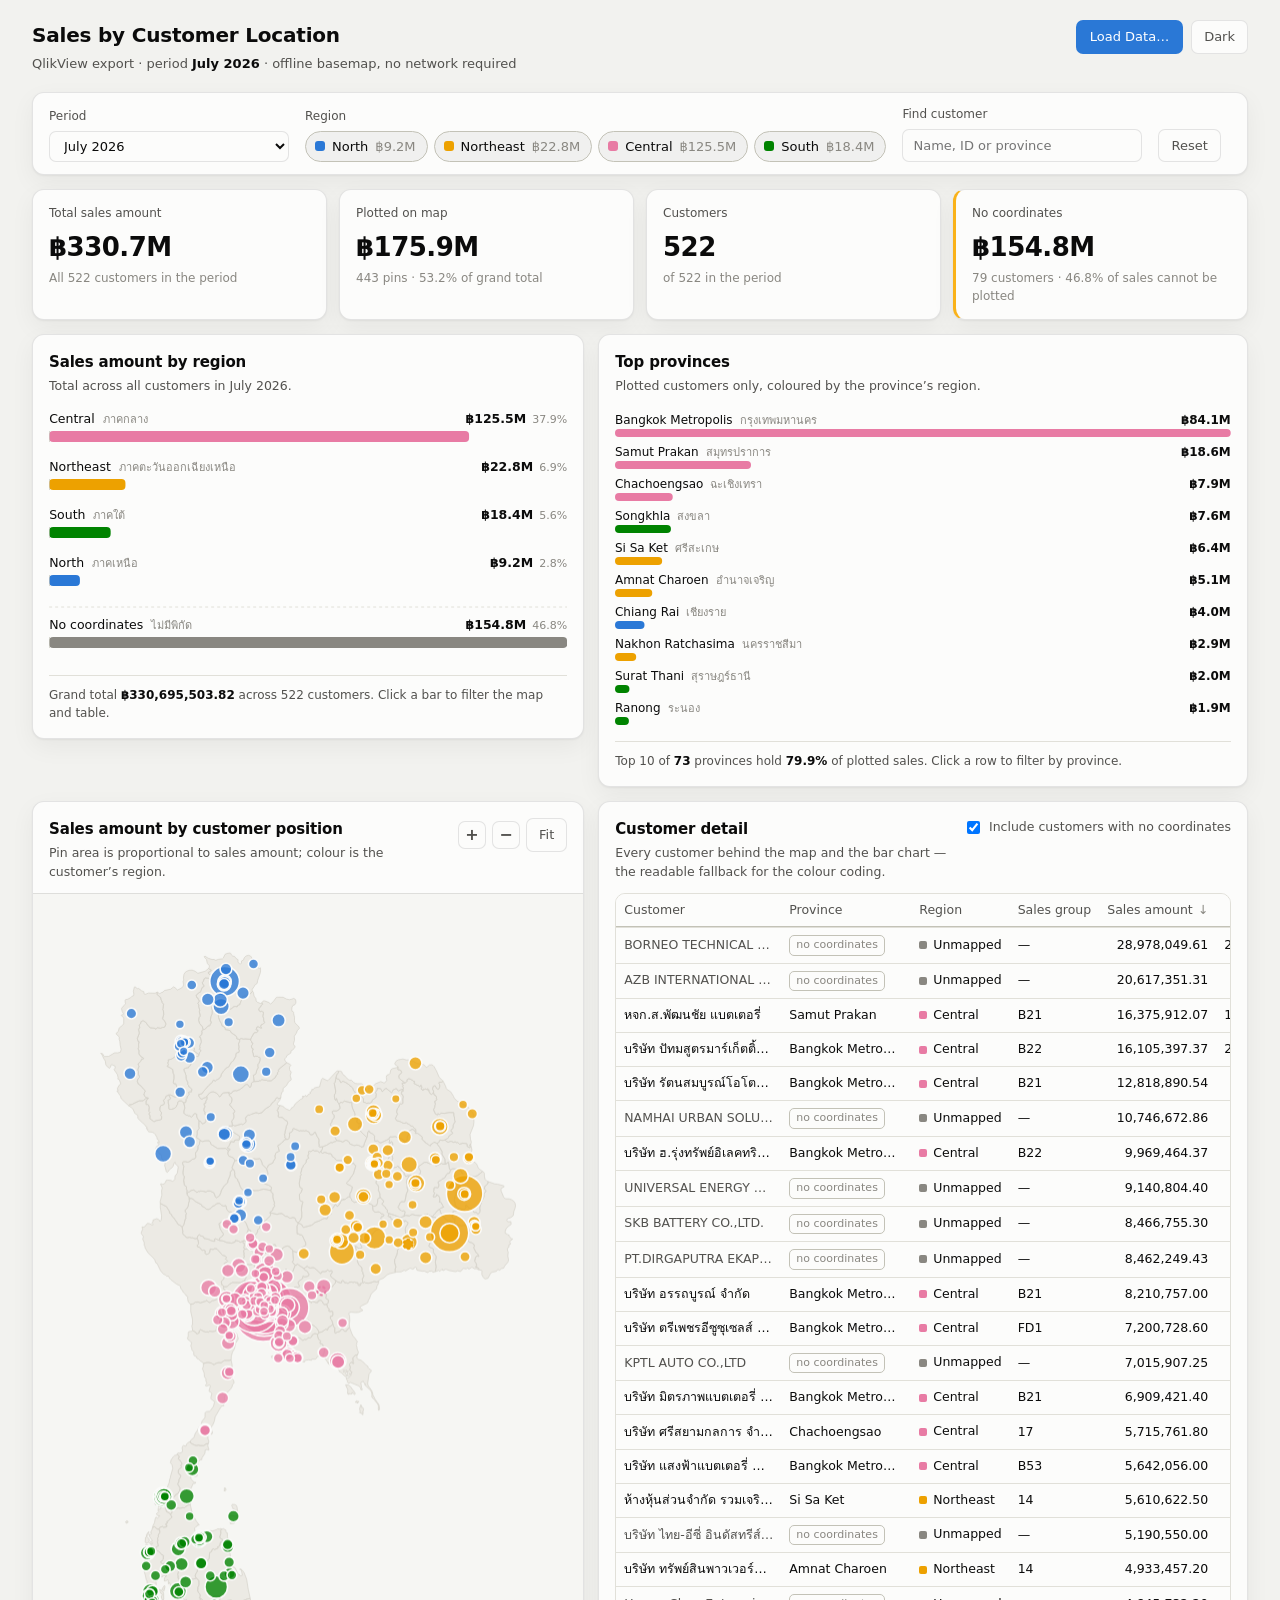
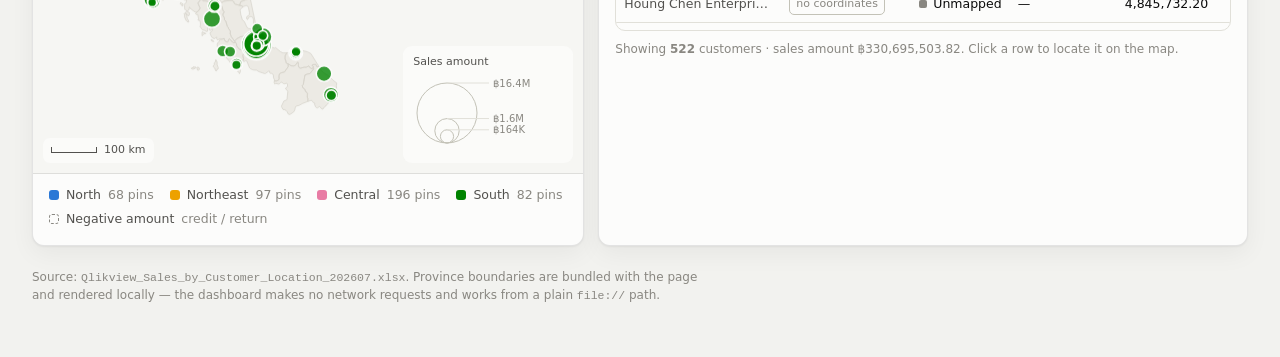
==== commit 15535d87: "Read .csv, .txt and .tsv exports as well as .xlsx Plain text is the simpler export to produce and th" ====
--- a/sales-map/index.html
+++ b/sales-map/index.html
@@ -14,19 +14,19 @@
     <p class="topbar-sub">QlikView export &middot; period <strong id="periodLabel">&mdash;</strong> &middot; offline basemap, no network required</p>
   </div>
   <div class="topbar-actions">
-    <button id="loadBtn" class="primary-btn" type="button">Load Excel&hellip;</button>
+    <button id="loadBtn" class="primary-btn" type="button">Load Data&hellip;</button>
     <button id="clearBtn" class="ghost-btn" type="button" hidden>Clear loaded</button>
     <button id="themeToggle" class="ghost-btn" type="button" aria-label="Switch colour theme">
       <span data-theme-label>Dark</span>
     </button>
   </div>
-  <input id="fileInput" type="file" accept=".xlsx" multiple hidden>
+  <input id="fileInput" type="file" accept=".xlsx,.csv,.tsv,.txt" multiple hidden>
 </header>
 
 <p class="load-status" id="loadStatus" role="status" hidden></p>
 
 <div class="drop-veil" id="dropVeil" hidden aria-hidden="true">
-  <div class="drop-card">Drop QlikView <b>.xlsx</b> exports to load them</div>
+  <div class="drop-card">Drop QlikView exports &mdash; <b>.xlsx</b>, <b>.csv</b> or <b>.txt</b></div>
 </div>
 
 <section class="filters" aria-label="Filters">
@@ -162,6 +162,7 @@
 <script src="data/thailand.js"></script>
 <script src="data/sales.js"></script>
 <script src="xlsx.js"></script>
+<script src="csv.js"></script>
 <script src="ingest.js"></script>
 <script src="app.js"></script>
 </body>
